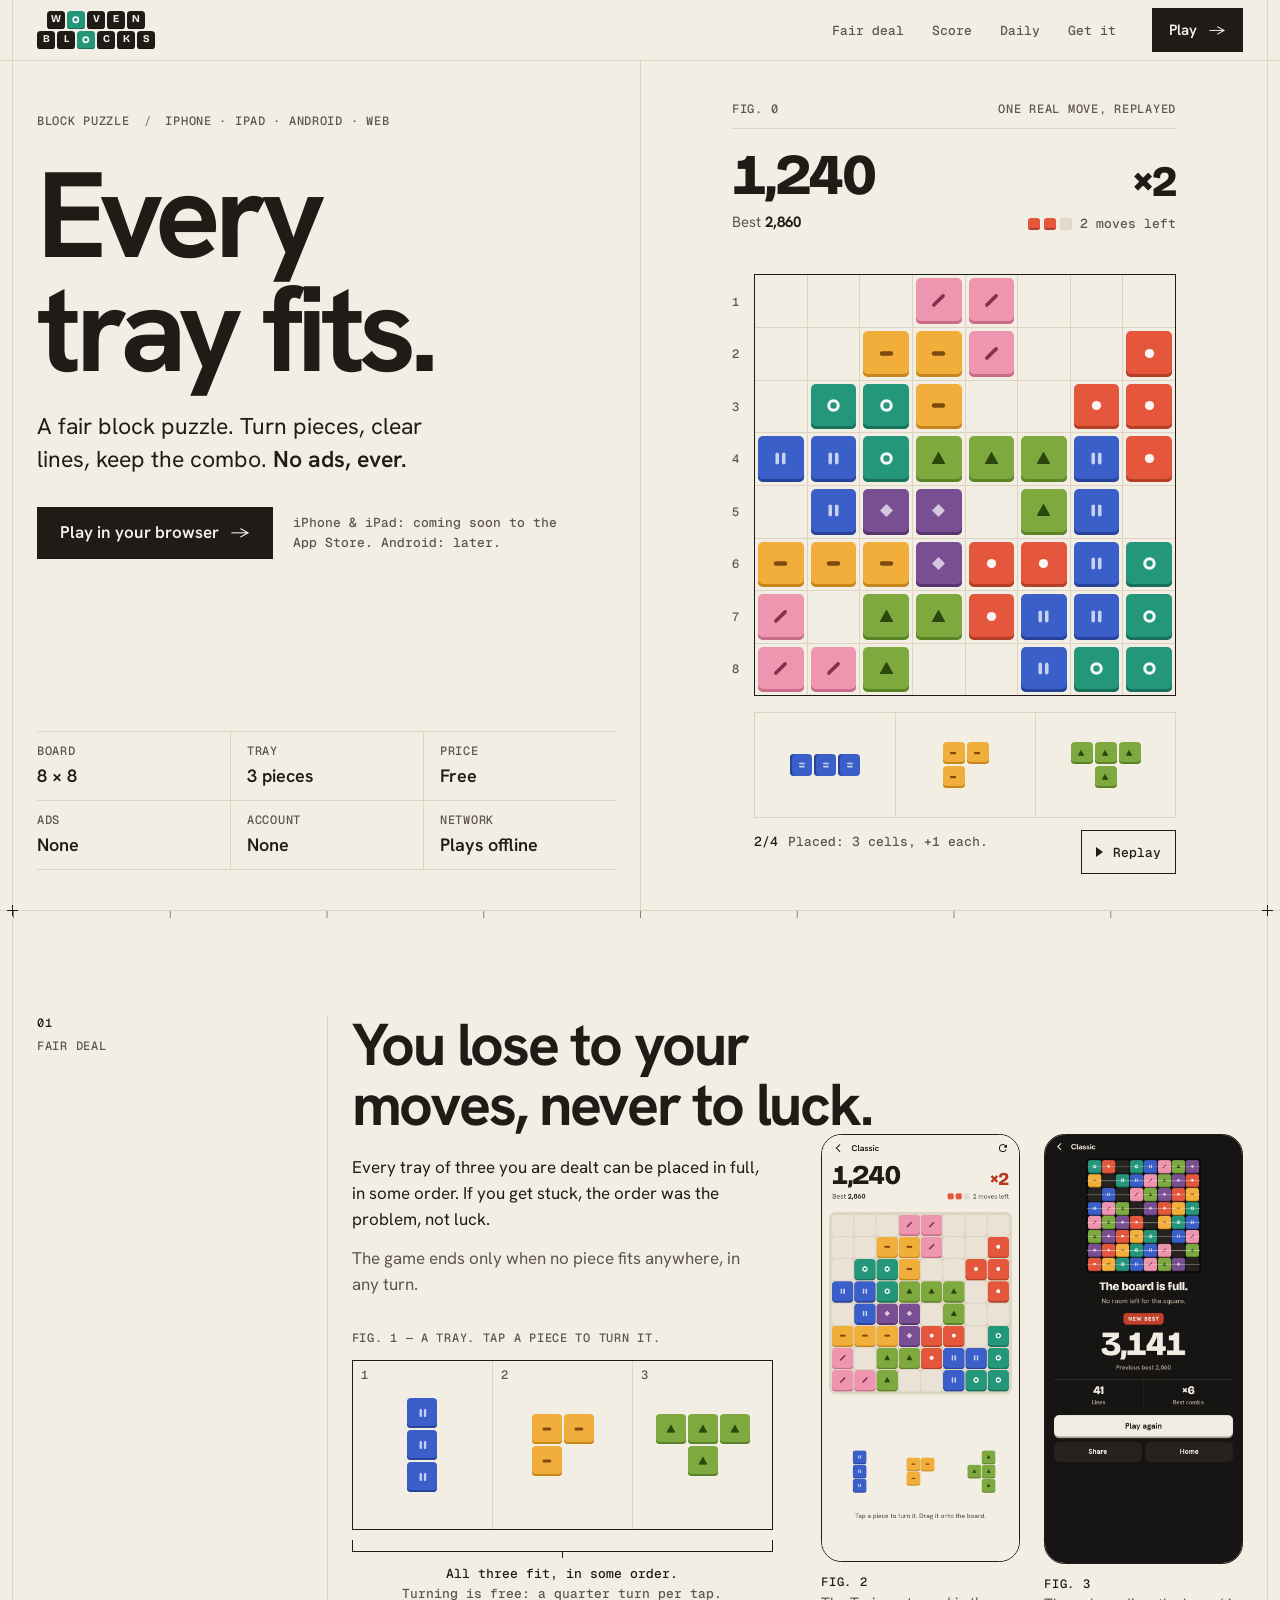
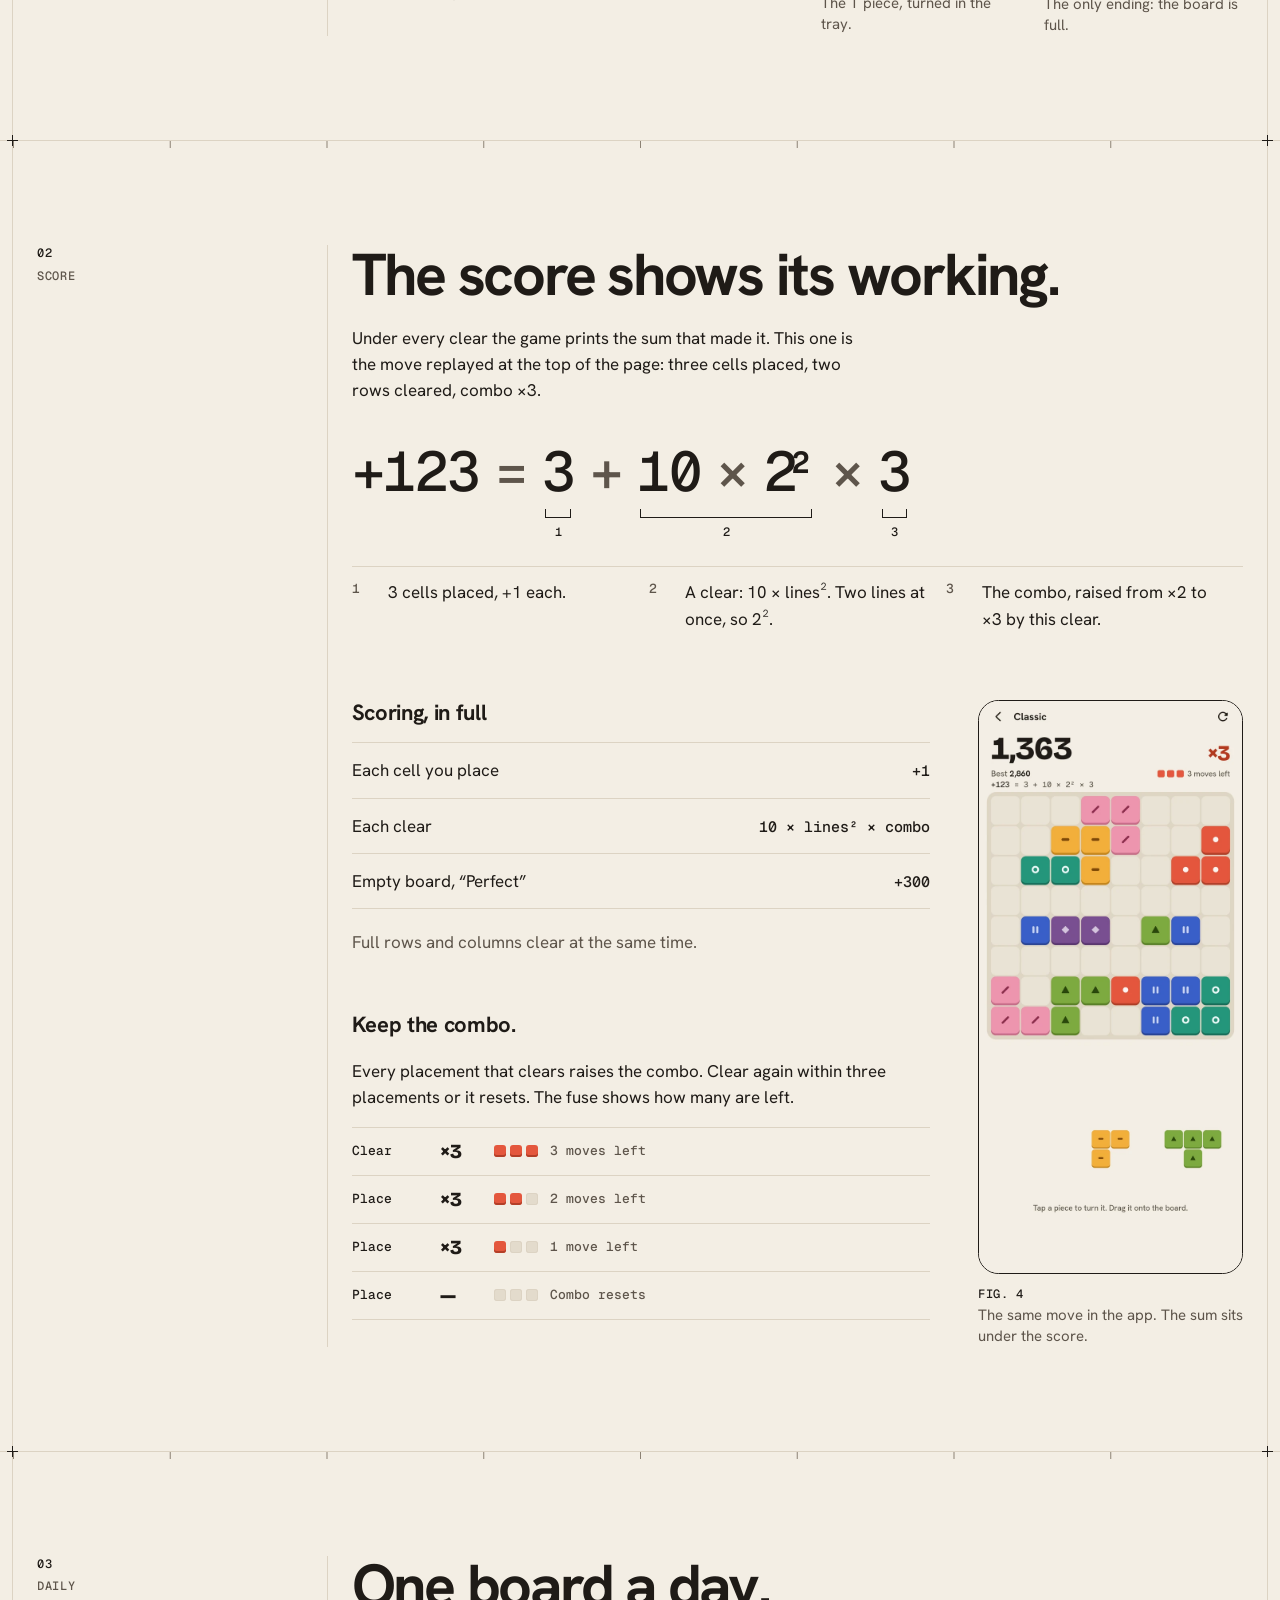
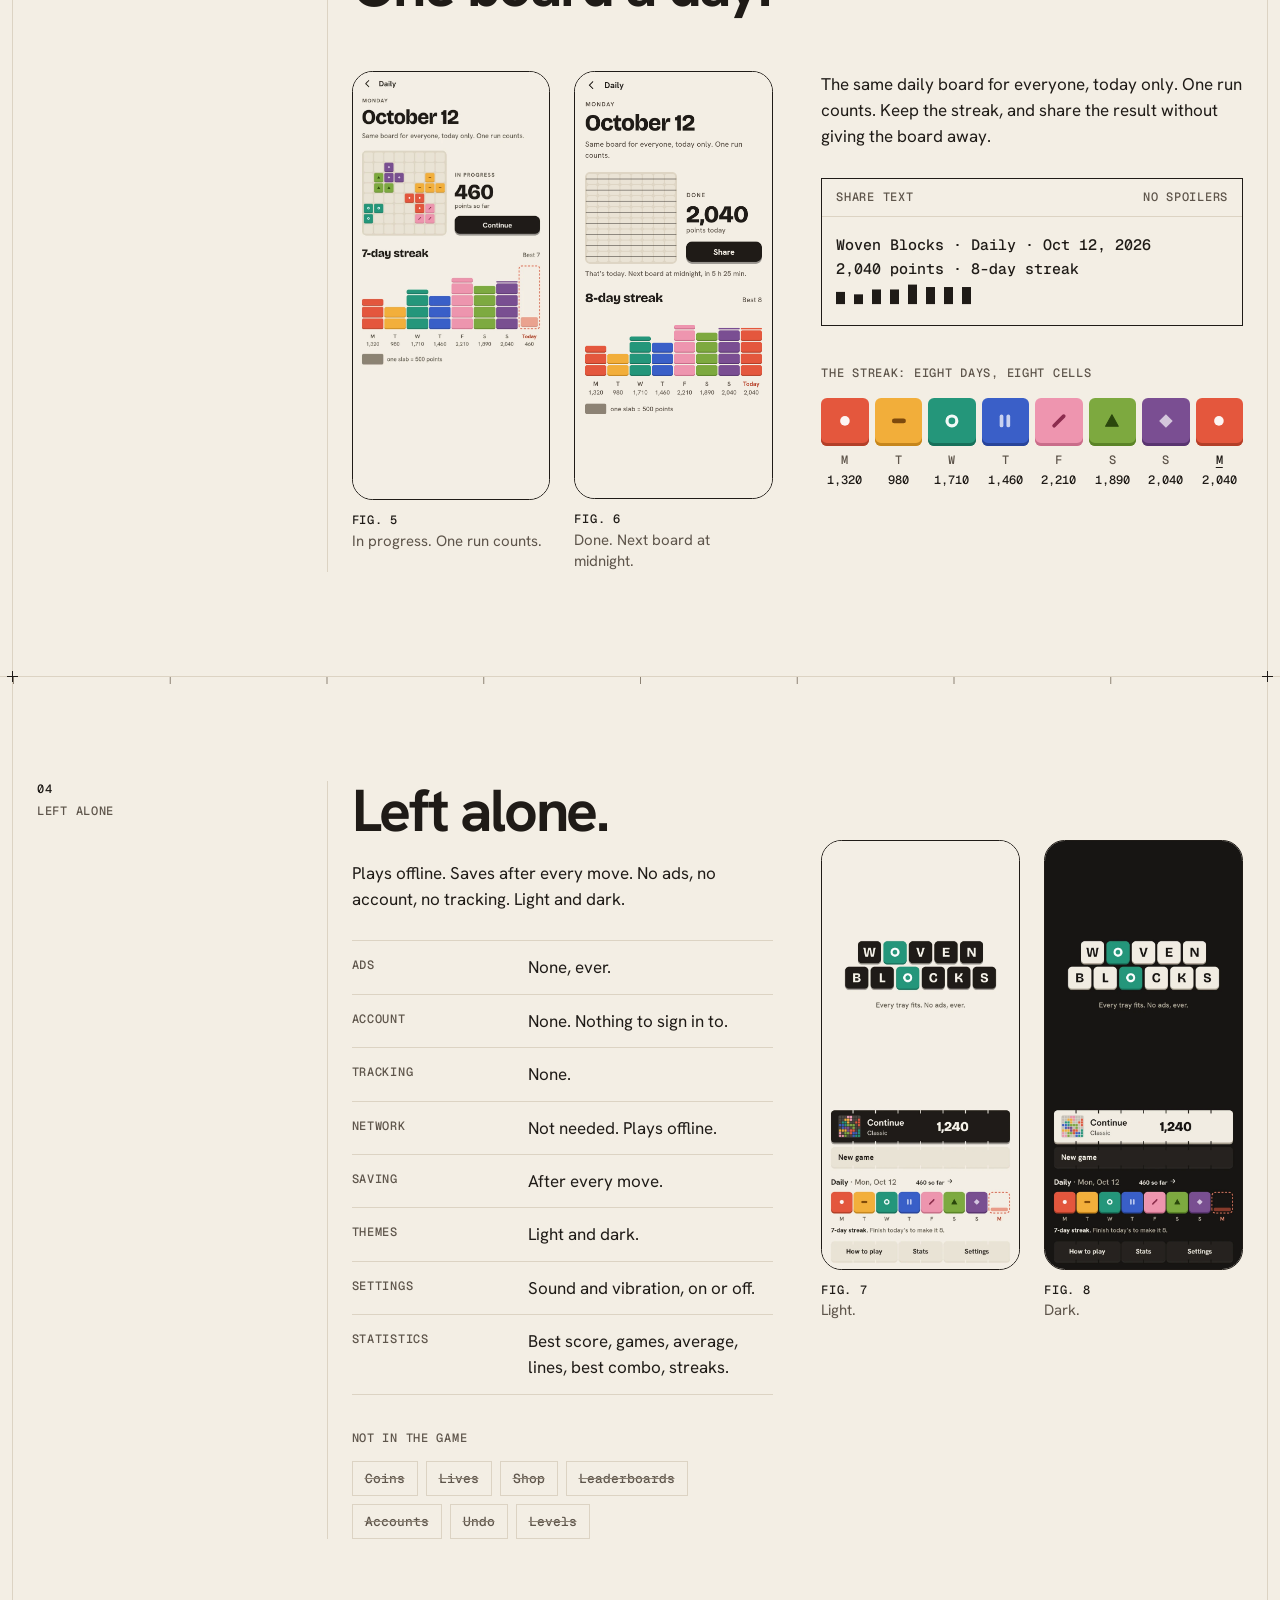
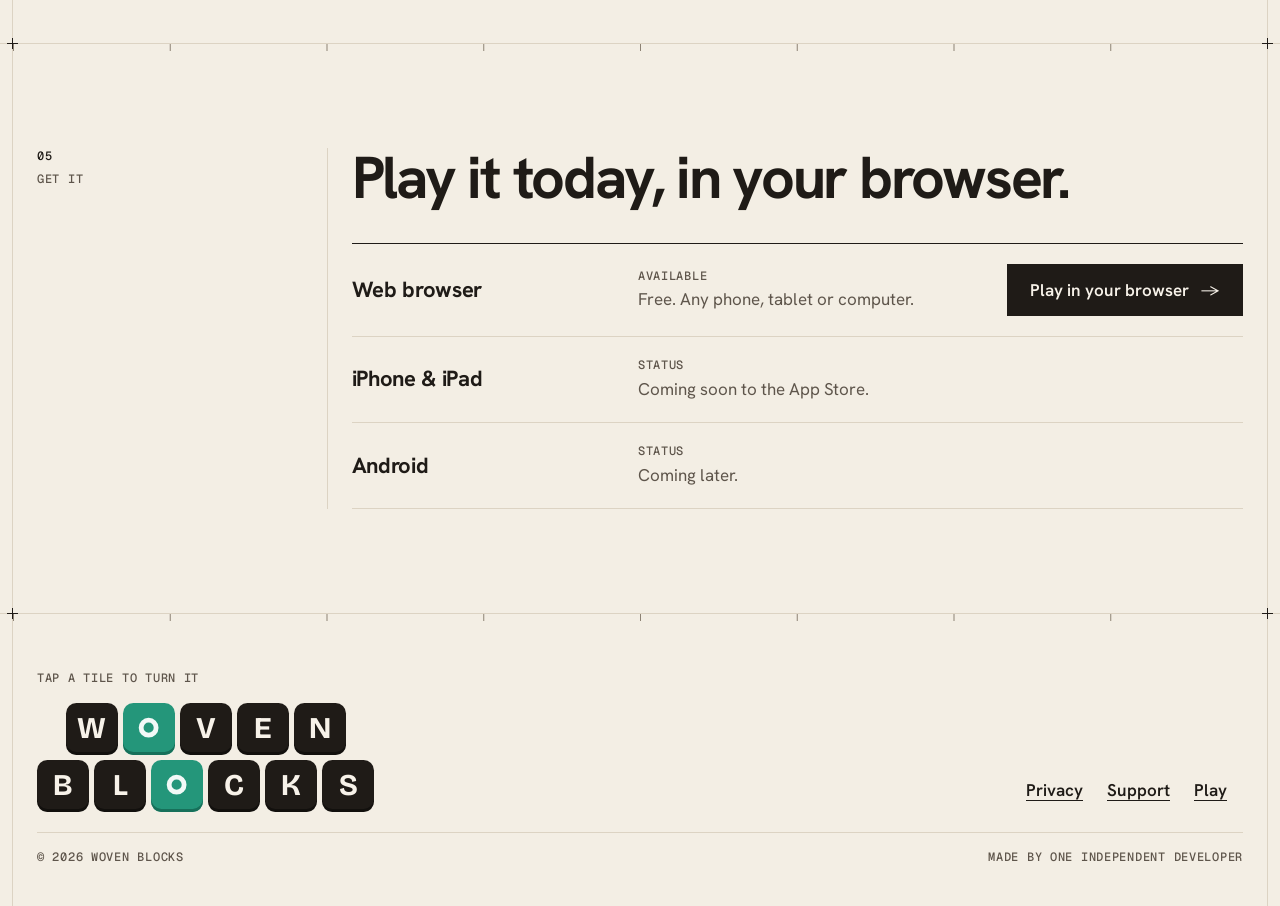
==== index.html @ 0be4e229 "feat: Woven Blocks landing page, privacy, support and web build - Swiss Monochrome landing over the " ====
<!doctype html>
<html lang="en">
<head>
<meta charset="utf-8">
<meta name="viewport" content="width=device-width, initial-scale=1">
<title>Woven Blocks — a fair block puzzle</title>
<meta name="description" content="Woven Blocks is a fair block puzzle: every tray of three fits, the score shows its working, and there are no ads, no account and no tracking. Play free in your browser; iPhone and iPad coming soon.">
<link rel="canonical" href="https://nguyenvanlamm.github.io/woven-blocks-site/">
<link rel="alternate" type="text/markdown" href="index.html.md">
<link rel="describedby" href="llms.txt">
<meta name="color-scheme" content="light dark">
<meta name="theme-color" content="#F3EEE4" media="(prefers-color-scheme: light)">
<meta name="theme-color" content="#171513" media="(prefers-color-scheme: dark)">
<meta property="og:type" content="website">
<meta property="og:site_name" content="Woven Blocks">
<meta property="og:url" content="https://nguyenvanlamm.github.io/woven-blocks-site/">
<meta property="og:title" content="Woven Blocks — Every tray fits.">
<meta property="og:description" content="A fair block puzzle. Turn pieces, clear lines, keep the combo. No ads, ever. Play free in your browser.">
<meta property="og:image" content="https://nguyenvanlamm.github.io/woven-blocks-site/assets/img/share-card.png">
<meta property="og:image:width" content="1200">
<meta property="og:image:height" content="630">
<meta property="og:image:alt" content="Woven Blocks: Every tray fits. A fair block puzzle, no ads. An 8 by 8 board where two rows have just cleared, with the score's sum, +123 = 3 + 10 × 2² × 3.">
<meta name="twitter:card" content="summary_large_image">
<!-- Once the iOS app is live, add the Safari Smart App Banner:
<meta name="apple-itunes-app" content="app-id=XXXXXXXXXX"> -->
<link rel="icon" href="assets/img/favicon.png" type="image/png" sizes="32x32">
<link rel="icon" href="assets/img/favicon.svg" type="image/svg+xml">
<link rel="apple-touch-icon" href="assets/img/apple-touch-icon.png">
<link rel="preload" href="assets/fonts/HankenGrotesk-Bold.woff2" as="font" type="font/woff2" crossorigin>
<link rel="preload" href="assets/fonts/HankenGrotesk-Regular.woff2" as="font" type="font/woff2" crossorigin>
<link rel="stylesheet" href="assets/site.css">
<script src="assets/site.js" defer></script>
<script type="application/ld+json">
{
  "@context": "https://schema.org",
  "@graph": [
    {
      "@type": "WebSite",
      "@id": "https://nguyenvanlamm.github.io/woven-blocks-site/#website",
      "url": "https://nguyenvanlamm.github.io/woven-blocks-site/",
      "name": "Woven Blocks",
      "inLanguage": "en",
      "about": {
        "@id": "https://nguyenvanlamm.github.io/woven-blocks-site/#game"
      }
    },
    {
      "@type": "VideoGame",
      "@id": "https://nguyenvanlamm.github.io/woven-blocks-site/#game",
      "name": "Woven Blocks",
      "url": "https://nguyenvanlamm.github.io/woven-blocks-site/",
      "description": "A fair block puzzle on an 8×8 board. Every tray of three pieces can be placed in some order. Tap a piece to turn it, clear rows and columns, keep the combo. Free, with no ads, no account and no tracking. Playable in a web browser; iPhone and iPad coming soon to the App Store.",
      "genre": "Puzzle",
      "playMode": "SinglePlayer",
      "gamePlatform": [
        "Web browser"
      ],
      "applicationCategory": "GameApplication",
      "applicationSubCategory": "Puzzle",
      "operatingSystem": "Any modern web browser",
      "inLanguage": "en",
      "isAccessibleForFree": true,
      "image": "https://nguyenvanlamm.github.io/woven-blocks-site/assets/img/share-card.png",
      "screenshot": [
        "https://nguyenvanlamm.github.io/woven-blocks-site/assets/img/shots/clear.webp",
        "https://nguyenvanlamm.github.io/woven-blocks-site/assets/img/shots/rotate.webp",
        "https://nguyenvanlamm.github.io/woven-blocks-site/assets/img/shots/daily.webp",
        "https://nguyenvanlamm.github.io/woven-blocks-site/assets/img/shots/dailyDone.webp",
        "https://nguyenvanlamm.github.io/woven-blocks-site/assets/img/shots/home.webp",
        "https://nguyenvanlamm.github.io/woven-blocks-site/assets/img/shots/dark.webp",
        "https://nguyenvanlamm.github.io/woven-blocks-site/assets/img/shots/gameover.webp"
      ],
      "offers": {
        "@type": "Offer",
        "price": "0",
        "priceCurrency": "USD",
        "url": "https://nguyenvanlamm.github.io/woven-blocks-site/play/"
      },
      "potentialAction": {
        "@type": "PlayAction",
        "target": "https://nguyenvanlamm.github.io/woven-blocks-site/play/"
      }
    }
  ]
}
</script>
</head>
<body>
<a class="skip" href="#main">Skip to content</a>

<!-- glyph sprite: the seven tile marks -->
<svg width="0" height="0" style="position:absolute" aria-hidden="true" focusable="false">
  <symbol id="g1" viewBox="0 0 20 20"><circle cx="10" cy="10" r="4.4" fill="currentColor"/></symbol>
  <symbol id="g2" viewBox="0 0 20 20"><rect x="3.6" y="7.8" width="12.8" height="4.4" rx="2.2" fill="currentColor"/></symbol>
  <symbol id="g3" viewBox="0 0 20 20"><circle cx="10" cy="10" r="4.5" fill="none" stroke="currentColor" stroke-width="2.9"/></symbol>
  <symbol id="g4" viewBox="0 0 20 20"><rect x="5.2" y="4.2" width="3.4" height="11.6" rx="1.7" fill="currentColor"/><rect x="11.4" y="4.2" width="3.4" height="11.6" rx="1.7" fill="currentColor"/></symbol>
  <symbol id="g5" viewBox="0 0 20 20"><path d="M5.6 14.4 L14.4 5.6" stroke="currentColor" stroke-width="3.4" stroke-linecap="round" fill="none"/></symbol>
  <symbol id="g6" viewBox="0 0 20 20"><path d="M10 4.4 L15.8 14.8 H4.2 Z" fill="currentColor" stroke="currentColor" stroke-width="1" stroke-linejoin="round"/></symbol>
  <symbol id="g7" viewBox="0 0 20 20"><path d="M10 3.8 L16.2 10 L10 16.2 L3.8 10 Z" fill="currentColor"/></symbol>
</svg>

<header class="top">
  <div class="frame">
    <a class="brand" href="#top" aria-label="Woven Blocks, back to top">
      <span class="wm wm--mini" aria-hidden="true">
        <span class="wm-row"><span class="wm-t">W</span><span class="wm-t t k3"><svg><use href="#g3"/></svg></span><span class="wm-t">V</span><span class="wm-t">E</span><span class="wm-t">N</span></span>
        <span class="wm-row"><span class="wm-t">B</span><span class="wm-t">L</span><span class="wm-t t k3"><svg><use href="#g3"/></svg></span><span class="wm-t">C</span><span class="wm-t">K</span><span class="wm-t">S</span></span>
      </span>
    </a>
    <nav class="nav" aria-label="Sections">
      <a href="#fair">Fair deal</a><a href="#score">Score</a><a href="#daily">Daily</a><a href="#get">Get it</a>
    </nav>
    <a class="btn btn--ink btn--sm" href="play/">Play <span class="arw" aria-hidden="true">→</span></a>
  </div>
</header>

<main id="main">
<!-- ================= hero ================= -->
<section class="hero" id="top" aria-labelledby="hero-h">
  <div class="frame row">
    <div class="hero-copy pad">
      <p class="kicker label"><span>Block puzzle</span><span>iPhone · iPad · Android · Web</span></p>
      <h1 id="hero-h">Every tray fits.</h1>
      <p class="lede">A fair block puzzle. Turn pieces, clear lines, keep the combo. <b>No&nbsp;ads, ever.</b></p>
      <div class="cta">
        <a class="btn btn--ink" href="play/">Play in your browser <span class="arw" aria-hidden="true">→</span></a>
        <p class="cta-note">iPhone &amp; iPad: coming soon to the App Store. Android: later.</p>
      </div>
    </div>
    <figure class="demo" id="demo" aria-label="One real move, replayed: a piece is turned, placed, two rows clear and the score prints its sum">
     <div class="demo-in">
      <p class="demo-l label"><span>Fig. 0</span><span>One real move, replayed</span></p>
      <div class="ro">
        <span class="ro-num" id="d-score">1,240</span>
        <span class="ro-x" id="d-combo">×2</span>
        <span class="ro-best">Best <b>2,860</b></span>
        <span class="ro-fuse"><span class="fuse" id="d-fuse" aria-hidden="true"><i class="on"></i><i class="on"></i><i></i></span><span id="d-left">2 moves left</span></span>
        <span class="ro-eq" id="d-eq"></span>
      </div>
      <div class="bd-wrap">
        <ol class="ridx" id="d-idx" aria-hidden="true"><li>1</li><li>2</li><li>3</li><li>4</li><li>5</li><li>6</li><li>7</li><li>8</li></ol>
        <div class="bd" id="d-board" role="img" aria-label="8 by 8 board"></div>
      </div>
      <div class="tray" id="d-tray" aria-hidden="true"><div class="slot"></div><div class="slot"></div><div class="slot"></div></div>
      <figcaption class="demo-cap">
        <span class="step" id="d-step" aria-live="polite"><b>0/4</b><span>A tray of three. Every tray fits.</span></span>
        <button class="replay" id="d-replay" type="button"><span class="tri" aria-hidden="true"></span><span id="d-replay-l">Replay</span></button>
      </figcaption>
     </div>
    </figure>
    <dl class="spec pad" aria-label="The game in six facts">
        <div><dt>Board</dt><dd>8 × 8</dd></div>
        <div><dt>Tray</dt><dd>3 pieces</dd></div>
        <div><dt>Price</dt><dd>Free</dd></div>
        <div><dt>Ads</dt><dd>None</dd></div>
        <div><dt>Account</dt><dd>None</dd></div>
        <div><dt>Network</dt><dd>Plays offline</dd></div>
    </dl>
  </div>
</section>

<!-- ================= 01 fair deal ================= -->
<section class="sec ruled" id="fair" aria-labelledby="fair-h">
  <div class="frame row">
    <p class="sec-k label pad"><span class="n">01</span><span>Fair deal</span></p>
    <div class="sec-main">
      <h2 id="fair-h">You lose to your moves, never to luck.</h2>
      <div class="l3">
        <p class="body">Every tray of three you are dealt can be placed in full, in some order. If you get stuck, the order was the problem, not luck.</p>
        <p class="body muted">The game ends only when no piece fits anywhere, in any turn.</p>
        <div class="trayfig">
          <span class="label figlabel">Fig. 1 — A tray. Tap a piece to turn it.</span>
          <div class="tray-big" id="turn-tray"></div>
          <div class="bracket" aria-hidden="true"></div>
          <p class="bracket-l">All three fit, in some order.<br><span class="muted">Turning is free: a quarter turn per tap.</span></p>
        </div>
      </div>
      <div class="r3 phones">
        <figure class="ph">
          <div class="ph-scr"><img src="assets/img/shots/rotate.webp" width="780" height="1688" loading="lazy" decoding="async" alt="Woven Blocks in play: score 1,240, combo ×2, the green T piece in the tray turned a quarter turn."></div>
          <figcaption><span class="label">Fig. 2</span>The T piece, turned in the tray.</figcaption>
        </figure>
        <figure class="ph">
          <div class="ph-scr"><img src="assets/img/shots/gameover.webp" width="660" height="1434" loading="lazy" decoding="async" alt="Game over screen, dark theme: The board is full. New best 3,141, 41 lines, best combo ×6."></div>
          <figcaption><span class="label">Fig. 3</span>The only ending: the board is full.</figcaption>
        </figure>
      </div>
    </div>
  </div>
</section>

<!-- ================= 02 score ================= -->
<section class="sec ruled" id="score" aria-labelledby="score-h">
  <div class="frame row">
    <p class="sec-k label pad"><span class="n">02</span><span>Score</span></p>
    <div class="sec-main">
      <h2 id="score-h">The score shows its working.</h2>
      <p class="body l4">Under every clear the game prints the sum that made it. This one is the move replayed at the top of the page: three cells placed, two rows cleared, combo ×3.</p>
      <figure class="eqfig" aria-label="+123 equals 3 plus 10 times 2 squared times 3">
        <div class="eq" aria-hidden="true">
          <span class="term"><span>+123</span></span>
          <span class="op">=</span>
          <span class="term"><span>3</span><span class="br"></span><span class="bn">1</span></span>
          <span class="op">+</span>
          <span class="term"><span>10<span class="op">×</span>2<span class="sq">²</span></span><span class="br"></span><span class="bn">2</span></span>
          <span class="op">×</span>
          <span class="term"><span>3</span><span class="br"></span><span class="bn">3</span></span>
        </div>
        <ol class="eqkey">
          <li><span class="bn">1</span><span>3 cells placed, +1 each.</span></li>
          <li><span class="bn">2</span><span>A clear: 10 × lines². Two lines at once, so 2².</span></li>
          <li><span class="bn">3</span><span>The combo, raised from ×2 to ×3 by this clear.</span></li>
        </ol>
      </figure>

      <div class="l4 mt">
        <h3>Scoring, in full</h3>
        <table class="score-tab">
          <tr><th scope="row">Each cell you place</th><td>+1</td></tr>
          <tr><th scope="row">Each clear</th><td>10 × lines² × combo</td></tr>
          <tr><th scope="row">Empty board, “Perfect”</th><td>+300</td></tr>
        </table>
        <p class="body muted">Full rows and columns clear at the same time.</p>

        <div class="combo">
          <h3>Keep the combo.</h3>
          <p class="body">Every placement that clears raises the combo. Clear again within three placements or it resets. The fuse shows how many are left.</p>
          <ol class="fuse-seq" aria-label="How the fuse burns down">
            <li><span class="ev">Clear</span><span class="x">×3</span><span class="fuse" aria-hidden="true"><i class="on"></i><i class="on"></i><i class="on"></i></span><span>3 moves left</span></li>
            <li><span class="ev">Place</span><span class="x">×3</span><span class="fuse" aria-hidden="true"><i class="on"></i><i class="on"></i><i></i></span><span>2 moves left</span></li>
            <li><span class="ev">Place</span><span class="x">×3</span><span class="fuse" aria-hidden="true"><i class="on"></i><i></i><i></i></span><span>1 move left</span></li>
            <li><span class="ev">Place</span><span class="x" aria-label="no combo">—</span><span class="fuse" aria-hidden="true"><i></i><i></i><i></i></span><span>Combo resets</span></li>
          </ol>
        </div>
      </div>
      <div class="r2 mt">
        <figure class="ph">
          <div class="ph-scr"><img src="assets/img/shots/clear.webp" width="660" height="1434" loading="lazy" decoding="async" alt="Right after a two-line clear: score 1,363, combo ×3, 3 moves left, and the line +123 = 3 + 10 × 2² × 3 under the score."></div>
          <figcaption><span class="label">Fig. 4</span>The same move in the app. The sum sits under the score.</figcaption>
        </figure>
      </div>
    </div>
  </div>
</section>

<!-- ================= 03 daily ================= -->
<section class="sec ruled" id="daily" aria-labelledby="daily-h">
  <div class="frame row">
    <p class="sec-k label pad"><span class="n">03</span><span>Daily</span></p>
    <div class="sec-main">
      <h2 id="daily-h">One board a day.</h2>
      <div class="l3 phones mt">
        <figure class="ph">
          <div class="ph-scr"><img src="assets/img/shots/daily.webp" width="660" height="1434" loading="lazy" decoding="async" alt="Daily screen for Monday, October 12: run in progress, 460 points so far, a 7-day streak chart."></div>
          <figcaption><span class="label">Fig. 5</span>In progress. One run counts.</figcaption>
        </figure>
        <figure class="ph">
          <div class="ph-scr"><img src="assets/img/shots/dailyDone.webp" width="780" height="1688" loading="lazy" decoding="async" alt="Daily done: 2,040 points today, Share button, 8-day streak chart."></div>
          <figcaption><span class="label">Fig. 6</span>Done. Next board at midnight.</figcaption>
        </figure>
      </div>
      <div class="r3 mt">
        <p class="body" style="margin-top:0">The same daily board for everyone, today only. One run counts. Keep the streak, and share the result without giving the board away.</p>
        <div class="share">
          <div class="share-h"><span class="label">Share text</span><span class="label">No spoilers</span></div>
          <pre>Woven Blocks · Daily · Oct 12, 2026
2,040 points · 8-day streak
▅ ▄ ▆ ▆ █ ▇ ▇ ▇</pre>
        </div>
        <div class="streak">
          <span class="label">The streak: eight days, eight cells</span>
          <div class="streak-row" id="streak" aria-label="Eight days played in a row: 1,320, 980, 1,710, 1,460, 2,210, 1,890, 2,040 and 2,040 today"></div>
        </div>
      </div>
    </div>
  </div>
</section>

<!-- ================= 04 left alone ================= -->
<section class="sec ruled" id="alone" aria-labelledby="alone-h">
  <div class="frame row">
    <p class="sec-k label pad"><span class="n">04</span><span>Left alone</span></p>
    <div class="sec-main">
      <h2 id="alone-h">Left alone.</h2>
      <div class="l3">
        <p class="body">Plays offline. Saves after every move. No ads, no account, no tracking. Light and dark.</p>
        <dl class="sheet">
          <div><dt>Ads</dt><dd>None, ever.</dd></div>
          <div><dt>Account</dt><dd>None. Nothing to sign in to.</dd></div>
          <div><dt>Tracking</dt><dd>None.</dd></div>
          <div><dt>Network</dt><dd>Not needed. Plays offline.</dd></div>
          <div><dt>Saving</dt><dd>After every move.</dd></div>
          <div><dt>Themes</dt><dd>Light and dark.</dd></div>
          <div><dt>Settings</dt><dd>Sound and vibration, on or off.</dd></div>
          <div><dt>Statistics</dt><dd>Best score, games, average, lines, best combo, streaks.</dd></div>
        </dl>
        <div class="not">
          <span class="label">Not in the game</span>
          <ul aria-label="Not in the game">
            <li>Coins</li><li>Lives</li><li>Shop</li><li>Leaderboards</li><li>Accounts</li><li>Undo</li><li>Levels</li>
          </ul>
        </div>
      </div>
      <div class="r3 phones">
        <figure class="ph">
          <div class="ph-scr"><img src="assets/img/shots/home.webp" width="660" height="1434" loading="lazy" decoding="async" alt="Home screen, light theme: the Woven Blocks wordmark, Continue 1,240, New game, the daily streak row, How to play, Stats, Settings."></div>
          <figcaption><span class="label">Fig. 7</span>Light.</figcaption>
        </figure>
        <figure class="ph">
          <div class="ph-scr"><img src="assets/img/shots/dark.webp" width="660" height="1434" loading="lazy" decoding="async" alt="The same home screen in the dark theme."></div>
          <figcaption><span class="label">Fig. 8</span>Dark.</figcaption>
        </figure>
      </div>
    </div>
  </div>
</section>

<!-- ================= 05 get it ================= -->
<section class="sec ruled" id="get" aria-labelledby="get-h">
  <div class="frame row">
    <p class="sec-k label pad"><span class="n">05</span><span>Get it</span></p>
    <div class="sec-main">
      <h2 id="get-h">Play it today, in your browser.</h2>
      <ul class="get">
        <li>
          <span class="plat">Web browser</span>
          <span class="stat"><span class="label">Available</span>Free. Any phone, tablet or computer.</span>
          <a class="btn btn--ink act" href="play/">Play in your browser <span class="arw" aria-hidden="true">→</span></a>
        </li>
        <li>
          <span class="plat">iPhone &amp; iPad</span>
          <span class="stat"><span class="label">Status</span>Coming soon to the App Store.</span>
        </li>
        <li>
          <span class="plat">Android</span>
          <span class="stat"><span class="label">Status</span>Coming later.</span>
        </li>
      </ul>
    </div>
  </div>
</section>
</main>

<footer class="ruled">
  <div class="frame foot">
    <div class="row">
      <div class="foot-wm pad">
        <span class="label" style="display:block;margin-bottom:16px">Tap a tile to turn it</span>
        <div class="wm" id="foot-wm" aria-hidden="true">
          <span class="wm-row"><span class="wm-t">W</span><span class="wm-t t k3"><svg><use href="#g3"/></svg></span><span class="wm-t">V</span><span class="wm-t">E</span><span class="wm-t">N</span></span>
          <span class="wm-row"><span class="wm-t">B</span><span class="wm-t">L</span><span class="wm-t t k3"><svg><use href="#g3"/></svg></span><span class="wm-t">C</span><span class="wm-t">K</span><span class="wm-t">S</span></span>
        </div>
      </div>
      <div class="foot-r pad">
        <ul class="foot-links">
          <li><a href="privacy.html">Privacy</a></li>
          <li><a href="support.html">Support</a></li>
          <li><a href="play/">Play</a></li>
        </ul>
      </div>
    </div>
    <div class="pad"><div class="foot-meta label"><span>© 2026 Woven Blocks</span><span>Made by one independent developer</span></div></div>
  </div>
</footer>

</body>
</html>
---- assets/site.css ----
/* Woven Blocks — site styles. Shared by index, privacy, support and 404.
   Swiss Monochrome over the game's own palette: paper and ink from the app, hairline frame,
   an 8-column page grid (= the 8-column board), mono labels. Colour lives only in the tiles. */
@font-face{font-family:'Hanken Grotesk';src:url(fonts/HankenGrotesk-Regular.woff2) format('woff2');font-weight:400;font-display:swap}
@font-face{font-family:'Hanken Grotesk';src:url(fonts/HankenGrotesk-SemiBold.woff2) format('woff2');font-weight:600;font-display:swap}
@font-face{font-family:'Hanken Grotesk';src:url(fonts/HankenGrotesk-Bold.woff2) format('woff2');font-weight:700;font-display:swap}
@font-face{font-family:'Geist Mono';src:url(fonts/GeistMono-Medium.woff2) format('woff2');font-weight:500;font-display:swap}
@font-face{font-family:'Bricolage Grotesque';src:url(fonts/BricolageGrotesque-Bold.woff2) format('woff2');font-weight:700;font-display:swap}
@font-face{font-family:'Bricolage Grotesque';src:url(fonts/BricolageGrotesque-ExtraBold.woff2) format('woff2');font-weight:800;font-display:swap}

:root{
  --paper:#F3EEE4; --ink:#1F1B17; --ink-2:#5E554B; --ink-3:#8C8274; --line:#DCD3C3;
  --cell:#EAE3D5; --cell-2:#E3DBCC; --btn-ink:#F7F2E9; --wm:#1F1B17; --wm-ink:#F7F2E9; --wm-edge:rgba(0,0,0,.42);
  --frame:#1F1B17;
  --cp:16px;              /* cell padding: the page grid has no gutters, every cell pads itself */
  --sec-y:64px;
  --sans:'Hanken Grotesk',system-ui,sans-serif;
  --mono:'Geist Mono',ui-monospace,'SFMono-Regular',Menlo,monospace;
  --num:'Bricolage Grotesque','Hanken Grotesk',sans-serif;
}
@media (prefers-color-scheme:dark){
  :root{--paper:#171513;--ink:#F2ECE2;--ink-2:#BAB09F;--ink-3:#8A8173;--line:#34302A;--cell:#25221E;--cell-2:#2C2824;--btn-ink:#171513;--wm:#F2ECE2;--wm-ink:#171513;--wm-edge:#A79D8E;--frame:#8A8173}
}
@media (min-width:1024px){:root{--cp:24px;--sec-y:104px}}

/* seven tile kinds — fill / darker edge / glyph (identical in both themes) */
.k1{--fill:#E4573D;--edge:#B33F28;--gl:#FDF5F3}
.k2{--fill:#F2AE3A;--edge:#C6861C;--gl:#7D4A0D}
.k3{--fill:#24967A;--edge:#17705A;--gl:#F2F9F7}
.k4{--fill:#3A5FC8;--edge:#28449A;--gl:#C8D2F0}
.k5{--fill:#EE95AF;--edge:#C96D8A;--gl:#8C2C4E}
.k6{--fill:#7DA93F;--edge:#5B8327;--gl:#2B470D}
.k7{--fill:#7A4E92;--edge:#593570;--gl:#D4C6DC}
.t{display:grid;place-items:center;background:var(--fill);color:var(--gl);border-radius:var(--r,6px);box-shadow:inset 0 calc(-1 * var(--e,3px)) 0 var(--edge)}
.t svg{display:block;width:46%;height:auto;aspect-ratio:1;margin-top:calc(-1 * var(--e,3px) / 2)}

*,*::before,*::after{box-sizing:border-box;margin:0;padding:0}
html{-webkit-text-size-adjust:100%;scroll-behavior:smooth;scroll-padding-top:72px}
body{background:var(--paper);color:var(--ink);font:400 17px/1.55 var(--sans);font-synthesis:none;-webkit-font-smoothing:antialiased;text-rendering:optimizeLegibility}
img{display:block;max-width:100%;height:auto}
a{color:inherit}
button{font:inherit;color:inherit;background:none;border:0;cursor:pointer}
:focus-visible{outline:2px solid var(--ink);outline-offset:3px}
h1,h2,h3{text-wrap:balance;font-weight:700}
p{text-wrap:pretty}
.mono{font-family:var(--mono);font-weight:500}
.label{font:500 12px/1.4 var(--mono);letter-spacing:.06em;text-transform:uppercase;color:var(--ink-2)}
.sr{position:absolute;width:1px;height:1px;overflow:hidden;clip:rect(0 0 0 0);white-space:nowrap}
.skip{position:absolute;left:12px;top:-60px;z-index:10;background:var(--ink);color:var(--paper);padding:12px 16px;font:600 15px var(--sans)}
.skip:focus{top:12px}

/* ---------- the frame: hairline edges, section rules with 8 ruler ticks (= the board's 8 columns) ---------- */
.frame{position:relative;width:min(1280px,calc(100% - 24px));margin-inline:auto;border-inline:1px solid var(--line)}
.ruled{border-top:1px solid var(--line)}
.ruled>.frame::before{content:'';position:absolute;left:0;right:0;top:0;height:7px;pointer-events:none;
  background:linear-gradient(to right,var(--ink-3) 1px,transparent 1px) 0 0/12.5% 100% repeat-x}
.ruled>.frame::after{content:'';position:absolute;left:-6px;right:-6px;top:-6px;height:11px;pointer-events:none;
  background:
    linear-gradient(var(--ink),var(--ink)) left 0 top 5px/11px 1px no-repeat,
    linear-gradient(var(--ink),var(--ink)) left 5px top 0/1px 11px no-repeat,
    linear-gradient(var(--ink),var(--ink)) right 0 top 5px/11px 1px no-repeat,
    linear-gradient(var(--ink),var(--ink)) right 5px top 0/1px 11px no-repeat}

.row{display:grid;grid-template-columns:minmax(0,1fr)}
.pad{padding-inline:var(--cp)}

/* ---------- header ---------- */
.top{position:sticky;top:0;z-index:5;background:var(--paper);border-bottom:1px solid var(--line)}
.top .frame{display:flex;align-items:center;gap:16px;height:60px;padding-inline:var(--cp)}
.brand{display:flex;align-items:center;min-height:44px;text-decoration:none}
.wm{display:grid;justify-items:center;gap:2px}
.wm-row{display:flex;gap:2px}
.wm-t{display:grid;place-items:center;width:var(--wt);height:var(--wt);border-radius:calc(var(--wt) * .2);background:var(--wm);color:var(--wm-ink);
  font:700 calc(var(--wt) * .58)/1 'Bricolage Grotesque',var(--sans);box-shadow:inset 0 calc(var(--wt) * -.06) 0 var(--wm-edge);padding-bottom:calc(var(--wt) * .06)}
.wm-t.t{background:var(--fill);color:var(--gl);box-shadow:inset 0 calc(var(--wt) * -.06) 0 var(--edge)}
.wm-t.t svg{width:64%;height:auto;aspect-ratio:1;margin-top:0}
.wm--mini{--wt:18px}
.nav{display:none;margin-left:auto;gap:4px}
.nav a{display:inline-flex;align-items:center;min-height:44px;padding-inline:12px;font:500 13px var(--mono);text-decoration:none;color:var(--ink-2)}
.nav a:hover{color:var(--ink);text-decoration:underline;text-underline-offset:4px}
.top .btn{margin-left:auto}
@media (min-width:760px){.nav{display:flex}.top .btn{margin-left:8px}}

/* ---------- buttons: sharp, ink, one arrow ---------- */
.btn{display:inline-flex;align-items:center;justify-content:center;gap:12px;min-height:52px;padding:0 22px;font:600 17px/1 var(--sans);text-decoration:none;border:1px solid var(--ink);border-radius:0;transition:background-color .15s,color .15s}
.btn--ink{background:var(--ink);color:var(--btn-ink)}
.btn--ink:hover{background:transparent;color:var(--ink)}
.btn--line:hover{background:var(--ink);color:var(--btn-ink)}
.btn--sm{min-height:44px;padding:0 16px;font-size:15px}
.arw{font-family:var(--sans);font-weight:400}

/* ---------- hero ---------- */
.hero-copy{padding-block:36px 40px;display:flex;flex-direction:column}
.kicker{display:flex;flex-direction:column;gap:4px}
@media (min-width:480px){.kicker{flex-direction:row;flex-wrap:wrap;gap:4px 14px}.kicker span+span::before{content:'/';margin-right:14px;color:var(--ink-3)}}
h1{font-size:clamp(4.35rem,2.2rem + 7vw,7.6rem);line-height:.94;letter-spacing:-.052em;margin-top:28px;font-weight:700}
.lede{font-size:clamp(1.15rem,1rem + .55vw,1.45rem);line-height:1.4;max-width:31ch;margin-top:24px;color:var(--ink)}
.lede b{font-weight:600}
.cta{display:flex;flex-wrap:wrap;align-items:center;gap:12px 20px;margin-top:32px}
.cta-note{font:500 13px/1.5 var(--mono);color:var(--ink-2);max-width:34ch}
.spec{display:grid;grid-template-columns:repeat(2,minmax(0,1fr));margin:0 0 56px;border-top:0}
.spec div:nth-child(-n+2){border-top:1px solid var(--line)}
.spec div{padding:12px 0 13px;border-bottom:1px solid var(--line)}
.spec div:nth-child(odd){padding-right:12px}
.spec div:nth-child(even){padding-left:16px;border-left:1px solid var(--line)}
.spec dt{font:500 12px/1.3 var(--mono);letter-spacing:.06em;text-transform:uppercase;color:var(--ink-2)}
.spec dd{font:600 18px/1.3 var(--sans);margin-top:4px}

/* ---------- the live move (demo) ---------- */
.demo{padding-block:8px 40px;margin:0}
.demo-in{width:min(100%,444px);margin-inline:auto}
.demo-l{display:flex;justify-content:space-between;gap:12px;padding-bottom:10px;margin-bottom:18px;border-bottom:1px solid var(--line)}
.ro{display:grid;grid-template-columns:minmax(0,1fr) auto;grid-template-areas:"num x" "best fuse" "eq eq";align-items:end;column-gap:16px}
.ro-num{grid-area:num}.ro-x{grid-area:x}
.ro-best{grid-area:best;font:400 15px/1.4 var(--sans);color:var(--ink-2);margin-top:8px}
.ro-best b{font-weight:700;color:var(--ink)}
.ro-num{font:800 clamp(2.6rem,2rem + 2.2vw,3.6rem)/1 var(--num);letter-spacing:-.03em;font-variant-numeric:tabular-nums}
.ro-x{font:800 clamp(2rem,1.6rem + 1.4vw,2.7rem)/1 var(--num);letter-spacing:-.02em;text-align:right}
.ro-eq{grid-area:eq;font:500 15px/1.4 var(--mono);min-height:21px;margin-top:2px;white-space:nowrap}
.ro-eq.on{animation:eqIn .32s ease-out both}
@keyframes eqIn{from{opacity:0;transform:translateY(4px)}to{opacity:1;transform:none}}
.ro-fuse{grid-area:fuse;display:flex;align-items:center;justify-content:flex-end;gap:8px;margin-top:8px;font:500 13px/1.4 var(--mono);color:var(--ink-2);white-space:nowrap}
.fuse{display:inline-flex;gap:4px}
.fuse i{width:12px;height:12px;border-radius:3px;background:var(--cell-2);box-shadow:inset 0 0 0 1px var(--line)}
.fuse i.on{background:#E4573D;box-shadow:inset 0 -2px 0 #B33F28}
.bd-wrap{display:grid;grid-template-columns:22px minmax(0,1fr);margin-top:18px}
.ridx{display:grid;grid-template-rows:repeat(8,1fr);padding-block:1px;list-style:none}
.ridx li{display:flex;align-items:center;gap:3px;font:500 12px/1 var(--mono);color:var(--ink-2);position:relative}
.ridx li.hit{color:var(--ink)}
.ridx li.hit::after{content:'';border-left:6px solid var(--ink);border-block:4.5px solid transparent;margin-left:1px}
.bd{position:relative;display:grid;grid-template-columns:repeat(8,minmax(0,1fr));gap:1px;background:var(--line);border:1px solid var(--frame)}
.cell{position:relative;aspect-ratio:1;background:var(--paper)}
.cell>.t{position:absolute;inset:3px;--r:5px}
.t.ghost{opacity:.32}
.t.drop{animation:drop .24s cubic-bezier(.2,.8,.3,1.15) both}
@keyframes drop{from{transform:translateY(-12px);opacity:0}to{transform:none;opacity:1}}
.t.fold{transform:scale(.15,.05);opacity:0;transition:transform .26s cubic-bezier(.55,0,.8,.3),opacity .26s}
.thread{position:absolute;left:-4px;right:-10px;height:2px;margin-top:-1px;background:var(--ink);transform:scaleX(0);transform-origin:left center;transition:transform .38s cubic-bezier(.3,.6,.3,1);z-index:2;pointer-events:none}
.thread.on{transform:scaleX(1)}
.tray{display:grid;grid-template-columns:repeat(3,minmax(0,1fr));margin-top:16px;margin-left:22px;border:1px solid var(--line)}
.slot{display:grid;place-items:center;height:104px}
.slot+.slot{border-left:1px solid var(--line)}
.pc{display:grid;gap:2px;transition:transform .3s cubic-bezier(.3,.7,.4,1.2)}
.pc .t{width:var(--tc,22px);height:var(--tc,22px);--r:4px;--e:2px;transition:transform .3s cubic-bezier(.3,.7,.4,1.2)}
.pc .gap{width:var(--tc,22px);height:var(--tc,22px)}
.pc.gone{opacity:0;transform:scale(.6);transition:opacity .18s,transform .18s}
.demo-cap{display:flex;align-items:center;justify-content:space-between;gap:12px;margin-top:12px;margin-left:22px}
.step{font:500 13px/1.45 var(--mono);color:var(--ink-2);min-height:38px;display:flex;gap:10px}
.step b{font-weight:500;color:var(--ink)}
.replay{display:inline-flex;align-items:center;gap:10px;min-height:44px;padding:0 14px;border:1px solid var(--ink);font:500 13px var(--mono);white-space:nowrap;flex:none}
.replay:hover{background:var(--ink);color:var(--paper)}
.tri{width:0;height:0;border-left:7px solid currentColor;border-block:5px solid transparent;flex:none}

/* ---------- sections ---------- */
.sec>.frame{padding-block:var(--sec-y)}
.sec-k{display:flex;gap:12px;align-items:baseline;margin-bottom:20px}
.sec-k .n{color:var(--ink)}
h2{font-size:clamp(2.1rem,1.3rem + 3vw,3.75rem);line-height:1;letter-spacing:-.038em}
h3{font-size:1.375rem;line-height:1.2;letter-spacing:-.015em}
.body{max-width:36rem;margin-top:20px}
.body+.body{margin-top:12px}
.muted{color:var(--ink-2)}
.figlabel{display:block;margin-bottom:14px}

/* phones: a plain rounded screen, a hairline, nothing else */
.phones{display:grid;grid-template-columns:repeat(2,minmax(0,1fr));gap:16px;align-items:start}
.ph{margin:0}
.ph-scr{border:1px solid var(--frame);border-radius:clamp(12px,1.6vw,22px);overflow:hidden;background:var(--cell)}
.ph-scr img{width:100%}
.ph figcaption{display:flex;flex-direction:column;gap:2px;margin-top:12px;font:400 15px/1.4 var(--sans);color:var(--ink-2)}
.ph figcaption .label{color:var(--ink)}

/* 01 — the tray you can turn */
.trayfig{margin-top:32px}
.tray-big{display:grid;grid-template-columns:repeat(3,minmax(0,1fr));border:1px solid var(--frame)}
.tslot{display:grid;place-items:center;height:clamp(128px,24vw,168px);position:relative;-webkit-tap-highlight-color:transparent}
.tslot+.tslot{border-left:1px solid var(--line)}
.tslot:hover{background:color-mix(in oklab,var(--cell) 55%,transparent)}
.tslot .pc{--tc:clamp(20px,5.6vw,30px)}
.tslot .n{position:absolute;left:8px;top:6px;font:500 12px var(--mono);color:var(--ink-2)}
.bracket{position:relative;height:12px;margin-top:10px;border:1px solid var(--ink);border-top:0}
.bracket::after{content:'';position:absolute;left:50%;bottom:-7px;width:1px;height:7px;background:var(--ink)}
.bracket-l{text-align:center;margin-top:12px;font:500 13px/1.5 var(--mono)}

/* 02 — the equation, annotated */
.eqfig{margin-top:40px}
.eq{display:flex;flex-wrap:nowrap;align-items:flex-start;font:500 clamp(1.45rem,.6rem + 3.6vw,4.4rem)/1 var(--mono);letter-spacing:-.02em;white-space:nowrap}
.eq .op{padding-inline:.28em;color:var(--ink-2)}
.eq .term{display:flex;flex-direction:column;align-items:stretch}
.eq .term>span:first-child{padding-bottom:.18em}
.eq .sq{margin-left:-.22em}
.eq .br{display:block;height:9px;border:1px solid var(--ink);border-top:0;margin-inline:.06em}
.eq .bn{display:block;text-align:center;font:500 12px/1 var(--mono);letter-spacing:0;margin-top:8px}
.eqkey{display:grid;gap:0;margin-top:28px;list-style:none;border-top:1px solid var(--line)}
.eqkey li{display:grid;grid-template-columns:28px 1fr;gap:8px;padding:12px 0;border-bottom:1px solid var(--line)}
.eqkey .bn{font:500 13px/1.55 var(--mono);color:var(--ink-2)}
.score-tab{width:100%;border-collapse:collapse;margin-top:16px}
.score-tab th,.score-tab td{text-align:left;padding:14px 0;border-bottom:1px solid var(--line);font-weight:400;vertical-align:baseline}
.score-tab tr:first-child>*{border-top:1px solid var(--line)}
.score-tab td{text-align:right;font:500 15px/1.4 var(--mono);white-space:nowrap;padding-left:12px}
.combo{margin-top:56px}
.fuse-seq{margin-top:16px;list-style:none;border-top:1px solid var(--line)}
.fuse-seq li{display:grid;grid-template-columns:4.8rem 2.6rem auto 1fr;align-items:center;gap:12px;min-height:48px;border-bottom:1px solid var(--line);font:500 13px/1.3 var(--mono);color:var(--ink-2)}
.fuse-seq .x{font:800 20px/1 var(--num);color:var(--ink)}
.fuse-seq .ev{color:var(--ink)}

/* 03 — daily */
.share{margin-top:28px;border:1px solid var(--frame)}
.share-h{display:flex;justify-content:space-between;gap:12px;padding:10px 14px;border-bottom:1px solid var(--line)}
.share pre{padding:16px 14px 18px;font:500 clamp(13px,3.3vw,15px)/1.65 var(--mono);white-space:pre-wrap;overflow-wrap:anywhere}
.streak{margin-top:32px}
.streak-row{display:grid;grid-template-columns:repeat(8,minmax(0,1fr));gap:6px;margin-top:14px}
.streak-row .d{display:flex;flex-direction:column;align-items:center;gap:8px}
.streak-row .t{width:100%;aspect-ratio:1;--r:6px}
.streak-row .dl{font:500 12px/1 var(--mono);color:var(--ink-2)}
.streak-row .ds{display:none;font:500 12px/1 var(--mono);color:var(--ink)}
@media (min-width:640px){.streak-row .ds{display:block}}
.streak-row .today .dl{color:var(--ink);text-decoration:underline;text-underline-offset:3px}

/* 04 — left alone */
.sheet{margin-top:28px;border-top:1px solid var(--line)}
.sheet div{display:grid;grid-template-columns:minmax(7.5rem,38%) 1fr;gap:16px;padding:13px 0;border-bottom:1px solid var(--line)}
.sheet dt{font:500 12px/1.55 var(--mono);letter-spacing:.06em;text-transform:uppercase;color:var(--ink-2);padding-top:2px}
.sheet dd{font-weight:400}
.not{margin-top:28px}
.not ul{display:flex;flex-wrap:wrap;gap:8px;list-style:none;margin-top:12px}
.not li{font:500 13px/1 var(--mono);padding:10px 12px;border:1px solid var(--line);color:var(--ink-2);text-decoration:line-through;text-decoration-color:var(--ink-3)}

/* 05 — get it */
.get{margin-top:36px;list-style:none;border-top:1px solid var(--frame)}
.sec-main>.get{margin-inline:var(--cp);padding-inline:0}
.get li{display:grid;grid-template-columns:1fr;gap:6px 24px;align-items:center;padding:20px 0;border-bottom:1px solid var(--line)}
.get .plat{font:700 1.375rem/1.2 var(--sans);letter-spacing:-.015em}
.get .stat{color:var(--ink-2)}
.get .stat .label{display:block;margin-bottom:2px}
.get .act{justify-self:start;margin-top:8px}

/* ---------- footer ---------- */
.foot{padding-block:56px 40px}
.foot .wm{--wt:44px;display:inline-grid;gap:5px;justify-items:center}
.foot .wm-row{gap:5px}
@media (min-width:1024px){.foot .wm{--wt:52px}}
.foot .wm-t{cursor:pointer;transition:transform .26s cubic-bezier(.3,.7,.4,1.3);-webkit-tap-highlight-color:transparent;user-select:none}
.foot-links{display:flex;flex-wrap:wrap;gap:0 8px;margin-top:40px;list-style:none}
.foot-links a{display:inline-flex;align-items:center;min-height:44px;padding-right:16px;font:600 17px var(--sans);text-underline-offset:4px}
.foot-meta{display:flex;flex-wrap:wrap;justify-content:space-between;gap:8px 24px;margin-top:20px;padding-top:16px;border-top:1px solid var(--line)}

/* ---------- desktop: the 8-column grid ---------- */
@media (min-width:640px){
  .spec{grid-template-columns:repeat(3,minmax(0,1fr))}
  .spec div:nth-child(-n+3){border-top:1px solid var(--line)}
  .spec div:nth-child(n){padding-left:16px;padding-right:12px;border-left:1px solid var(--line)}
  .spec div:nth-child(3n+1){padding-left:0;border-left:0}
  .get li{grid-template-columns:minmax(0,1fr) minmax(0,1.3fr) 15rem}
  .get .act{justify-self:end;margin-top:0}
  .phones{gap:24px}
}
@media (min-width:1024px){
  .row{grid-template-columns:repeat(8,minmax(0,1fr))}
  .hero .row{grid-template-rows:auto 1fr}
  .hero-copy{grid-column:1/5;grid-row:1;padding-block:52px 0}
  .hero .spec{grid-column:1/5;grid-row:2;align-self:end;margin:40px 0 40px}
  .demo{grid-row:1/3}
  .demo{grid-column:5/9;border-left:1px solid var(--line);padding:40px var(--cp) 36px}
  .sec-k{grid-column:1/3;flex-direction:column;gap:6px;margin:0}
  .sec-main{grid-column:3/9;display:grid;grid-template-columns:repeat(6,minmax(0,1fr));align-content:start;border-left:1px solid var(--line)}
  .sec-main>*{grid-column:1/-1;padding-inline:var(--cp)}
  .sec-main>.l3{grid-column:1/4}
  .sec-main>.r3{grid-column:4/7}
  .sec-main>.l4{grid-column:1/5}
  .sec-main>.r2{grid-column:5/7}
  .sec-main>.mt{margin-top:56px}
  .sec .sec-k,.sec .sec-main{padding-top:0}
  .eqkey{grid-template-columns:repeat(3,minmax(0,1fr));border-top:0}
  .eqkey li{border-bottom:0;border-top:1px solid var(--line);padding-right:16px}
  .foot .row{align-items:end}
  .foot-wm{grid-column:1/5}
  .foot-r{grid-column:5/9}
  .foot-links{margin-top:0;justify-content:flex-end}
}
@media (max-width:1023px){
  .sec-main>*{padding-inline:var(--cp)}
  .sec-main>.mt{margin-top:40px}
  .phones{max-width:520px}
  .sec-main>.phones:not(.mt){margin-top:44px}
  .sec-main>.r2 .ph{max-width:248px}
  .demo{padding:0 var(--cp) 48px}
}

@media (prefers-reduced-motion:reduce){
  *,*::before,*::after{animation-duration:.001ms!important;animation-iteration-count:1!important;transition-duration:.001ms!important;transition-delay:0s!important}
}

/* ---------- doc pages: privacy, support, 404 ---------- */
.doc-hero>.frame{padding-block:40px 48px}
.doc-h1{font-size:clamp(2.75rem,1.5rem + 4.8vw,5.25rem);line-height:.98;letter-spacing:-.045em;margin-top:24px}
.doc-lede{font-size:clamp(1.1rem,1rem + .4vw,1.3rem);line-height:1.45;max-width:40ch;margin-top:20px}
.doc-lede b{font-weight:600}
.doc-hero .sheet{max-width:40rem}
.doc-hero .cta{margin-top:28px}
.doc .sec>.frame{padding-block:40px}
.doc h2{font-size:1.5rem;line-height:1.2;letter-spacing:-.02em}
.prose{max-width:40rem}
.prose p{margin-top:12px}
.prose ul{margin-top:12px;padding-left:1.1em}
.prose li+li{margin-top:8px}
.prose a,.doc-lede a{text-underline-offset:3px}
.prose strong{font-weight:600}
.qa{margin-top:4px}
.qa dt{font-weight:600;margin-top:20px}
.qa dd{color:var(--ink-2);margin-top:4px}
.mail{display:inline-flex;align-items:center;min-height:44px;font:500 clamp(15px,3.9vw,17px)/1.3 var(--mono);overflow-wrap:anywhere}
.doc-hero .row>*{grid-column:1/-1}
.top .brand+.btn{margin-left:auto}  /* doc pages have no section nav */
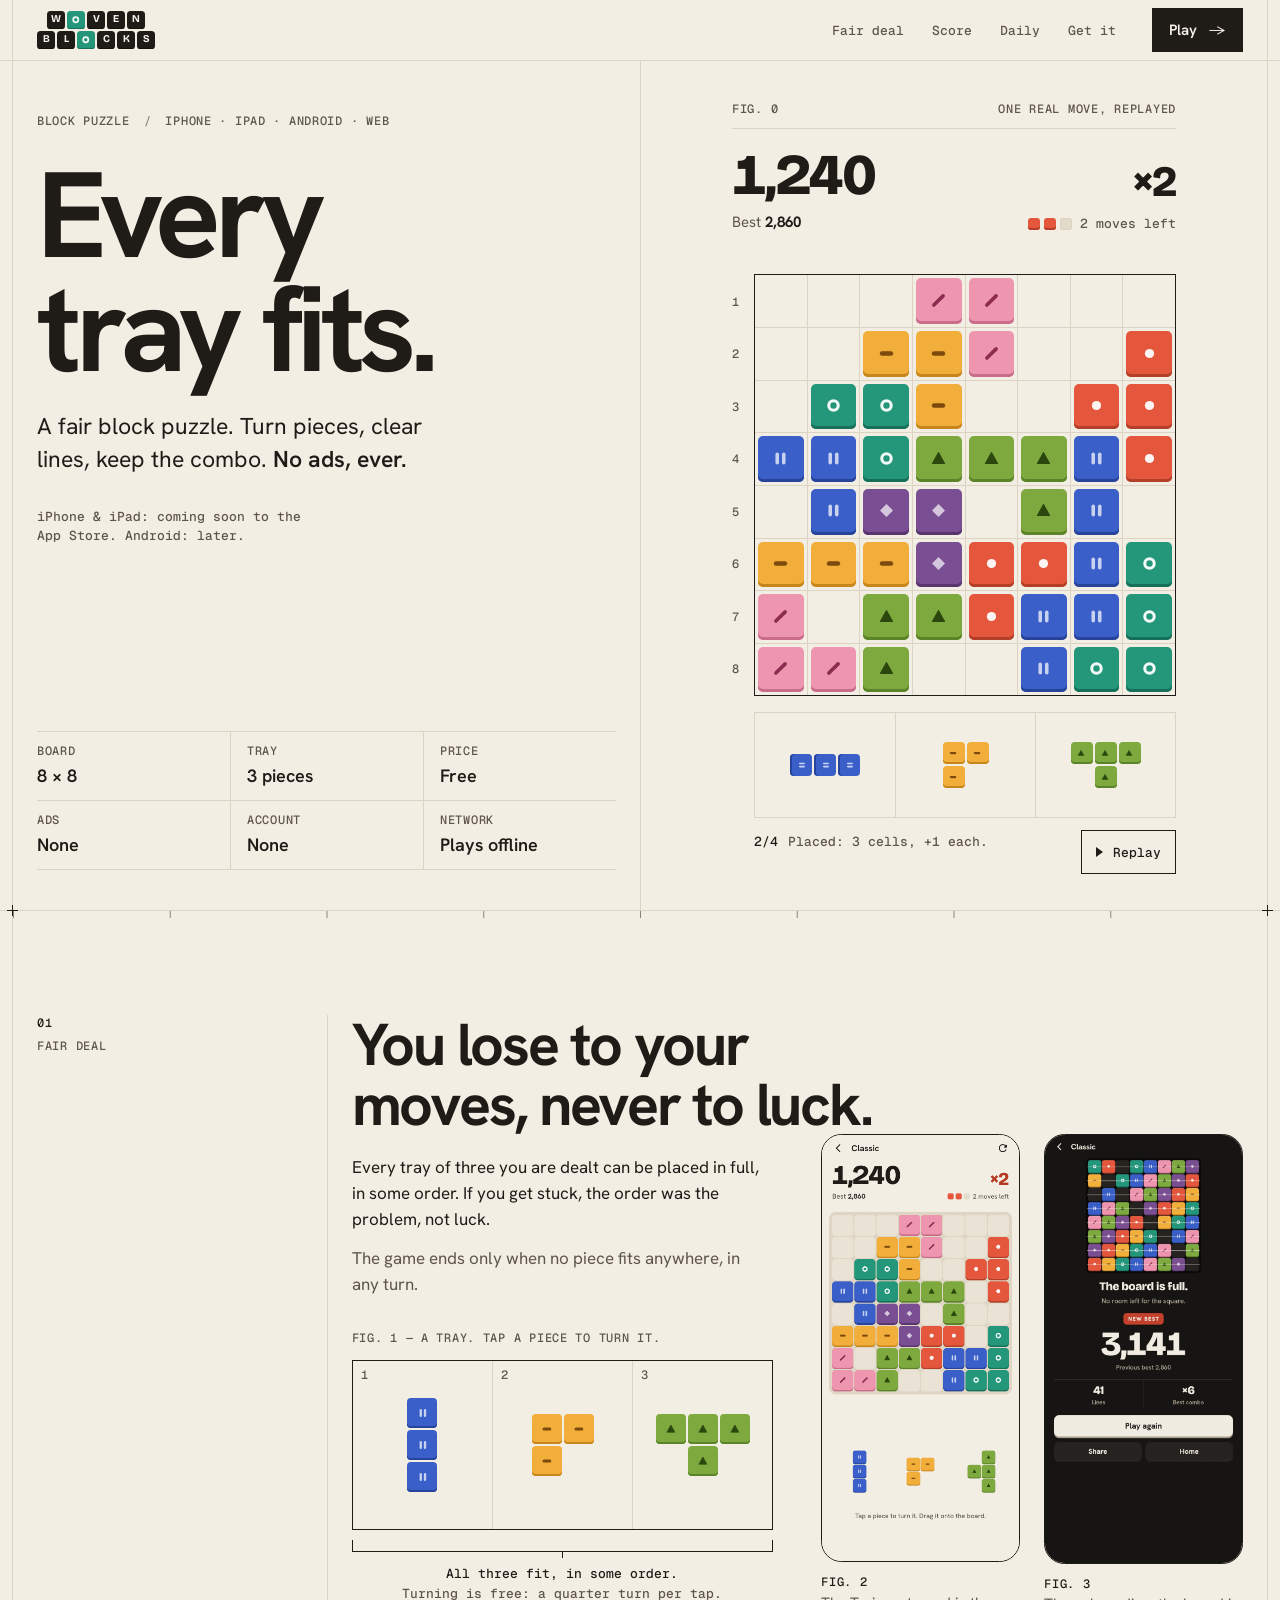
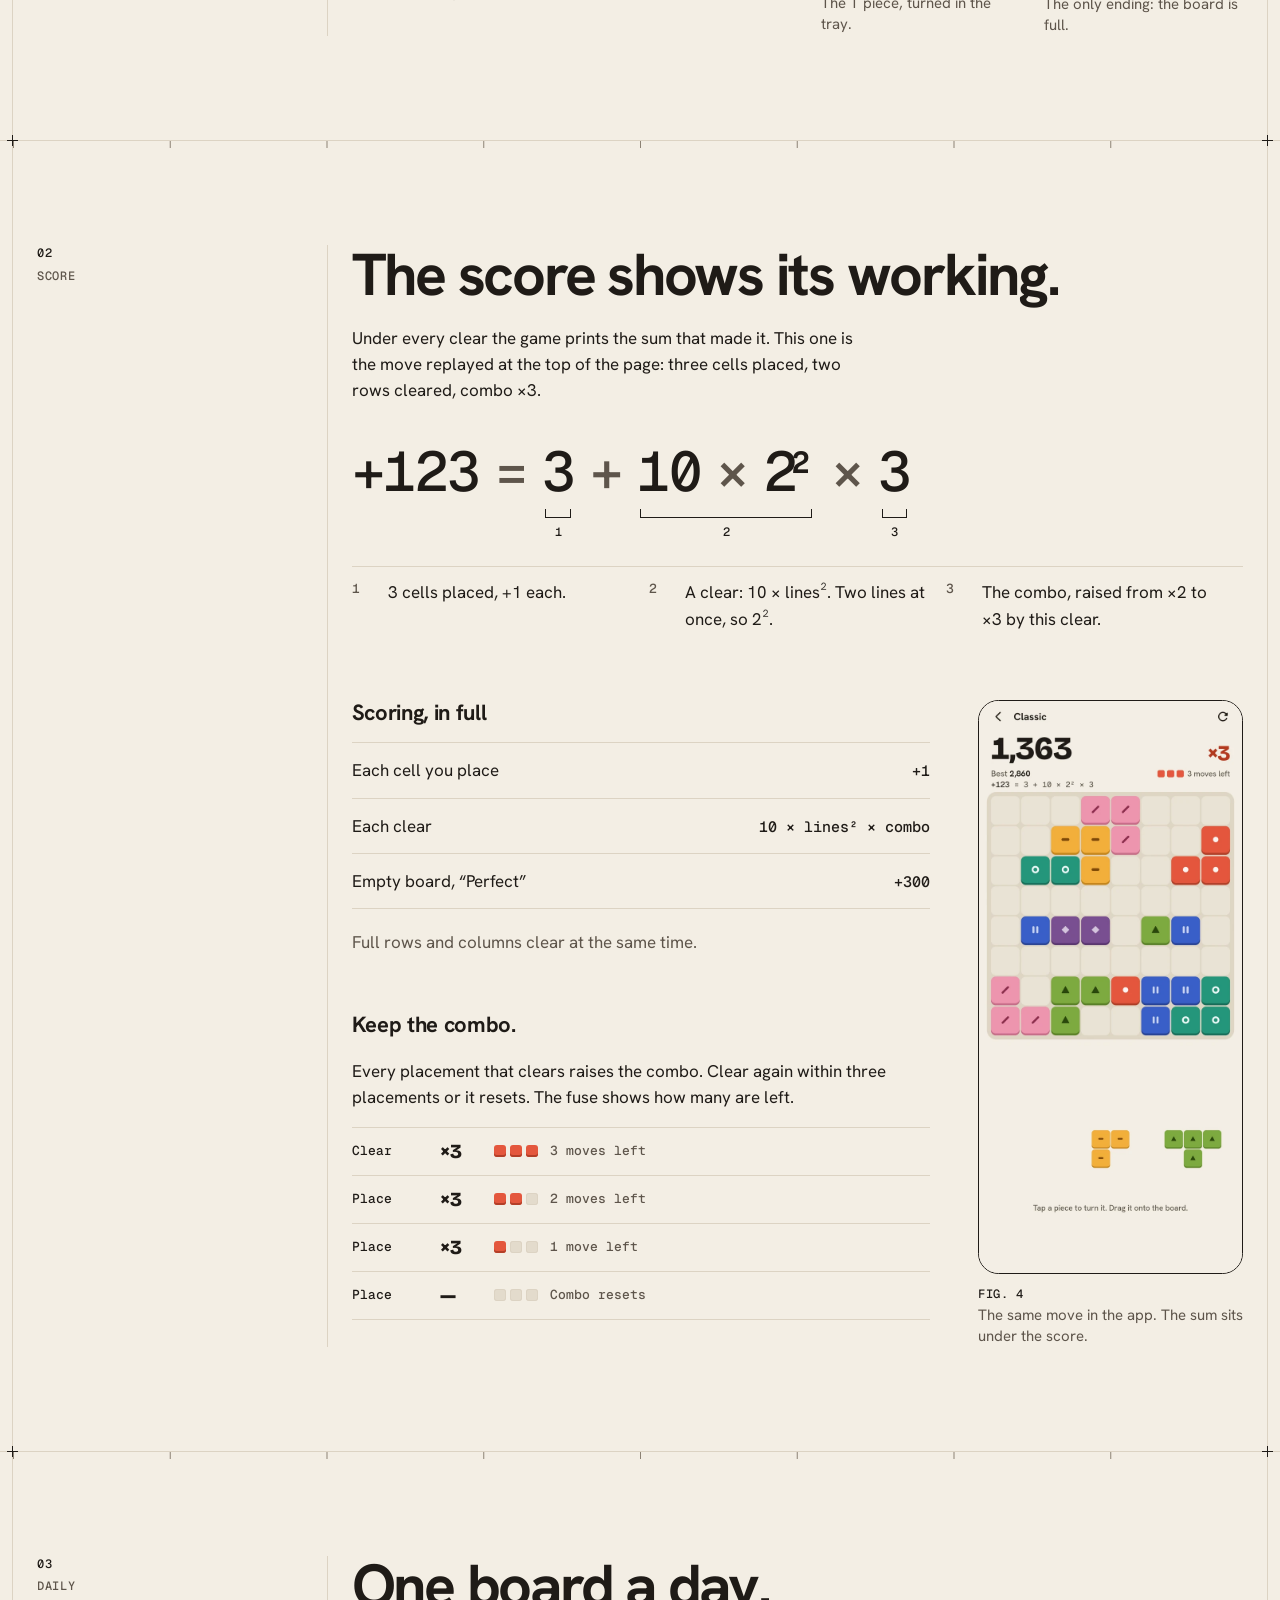
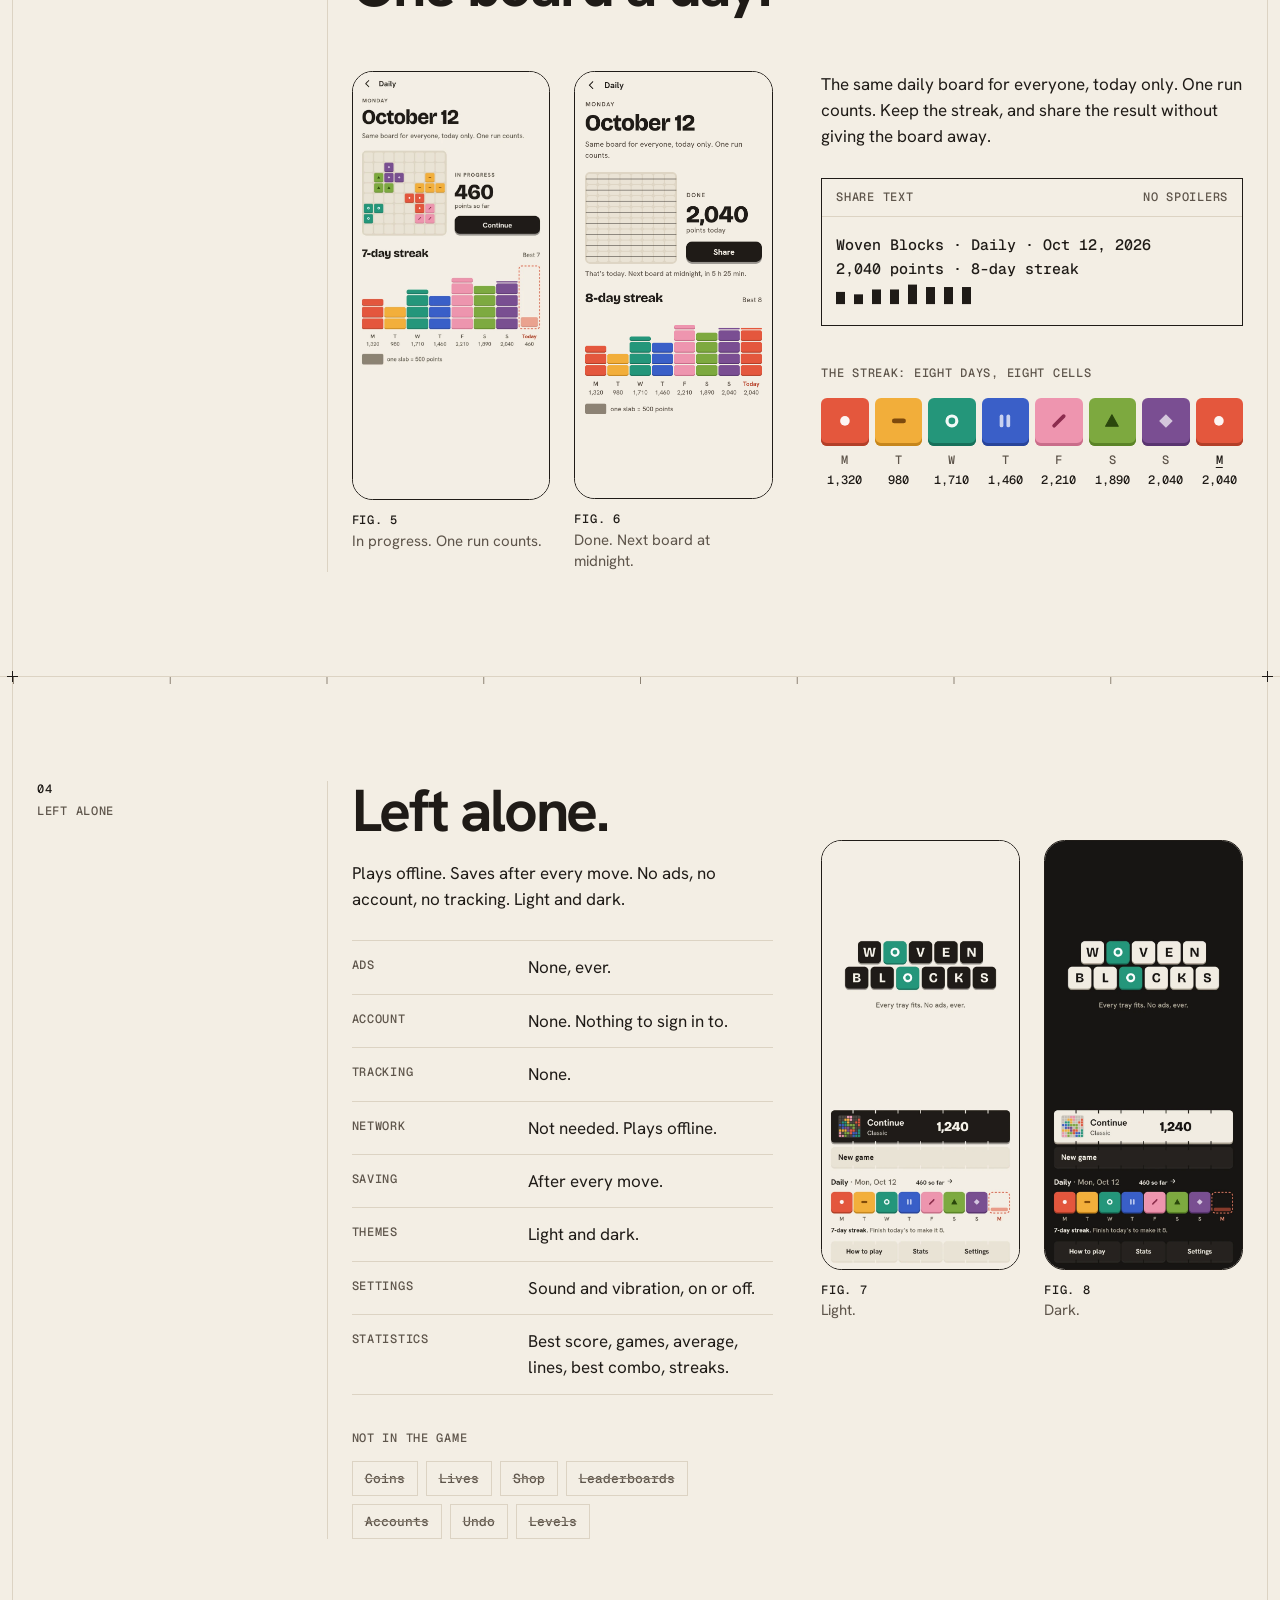
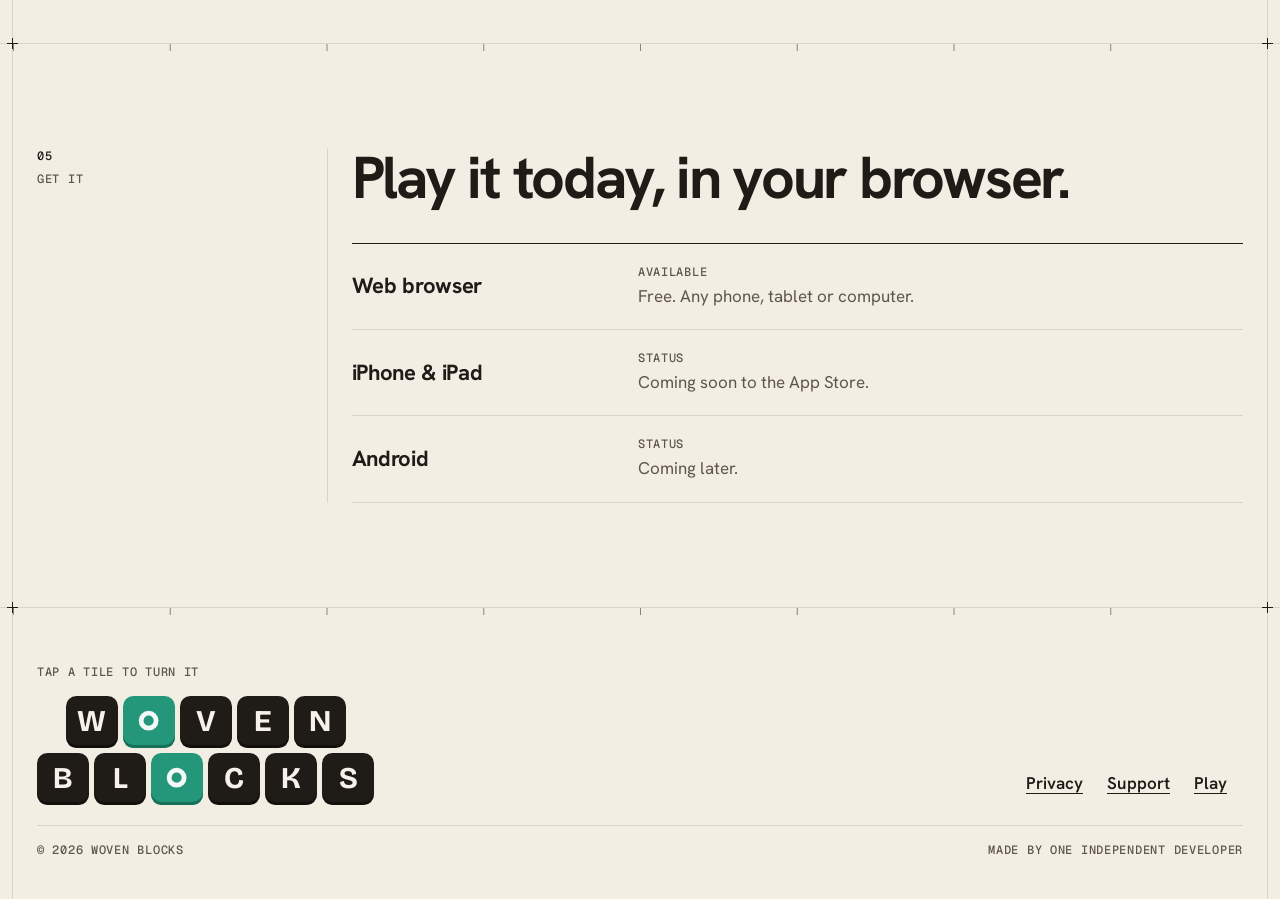
==== commit 588bcf62: "feat: remove the Play in your browser buttons - Drop the button from the hero, the Get it list and t" ====
--- a/index.html
+++ b/index.html
@@ -123,7 +123,6 @@
       <h1 id="hero-h">Every tray fits.</h1>
       <p class="lede">A fair block puzzle. Turn pieces, clear lines, keep the combo. <b>No&nbsp;ads, ever.</b></p>
       <div class="cta">
-        <a class="btn btn--ink" href="play/">Play in your browser <span class="arw" aria-hidden="true">→</span></a>
         <p class="cta-note">iPhone &amp; iPad: coming soon to the App Store. Android: later.</p>
       </div>
     </div>
@@ -325,7 +324,6 @@
         <li>
           <span class="plat">Web browser</span>
           <span class="stat"><span class="label">Available</span>Free. Any phone, tablet or computer.</span>
-          <a class="btn btn--ink act" href="play/">Play in your browser <span class="arw" aria-hidden="true">→</span></a>
         </li>
         <li>
           <span class="plat">iPhone &amp; iPad</span>
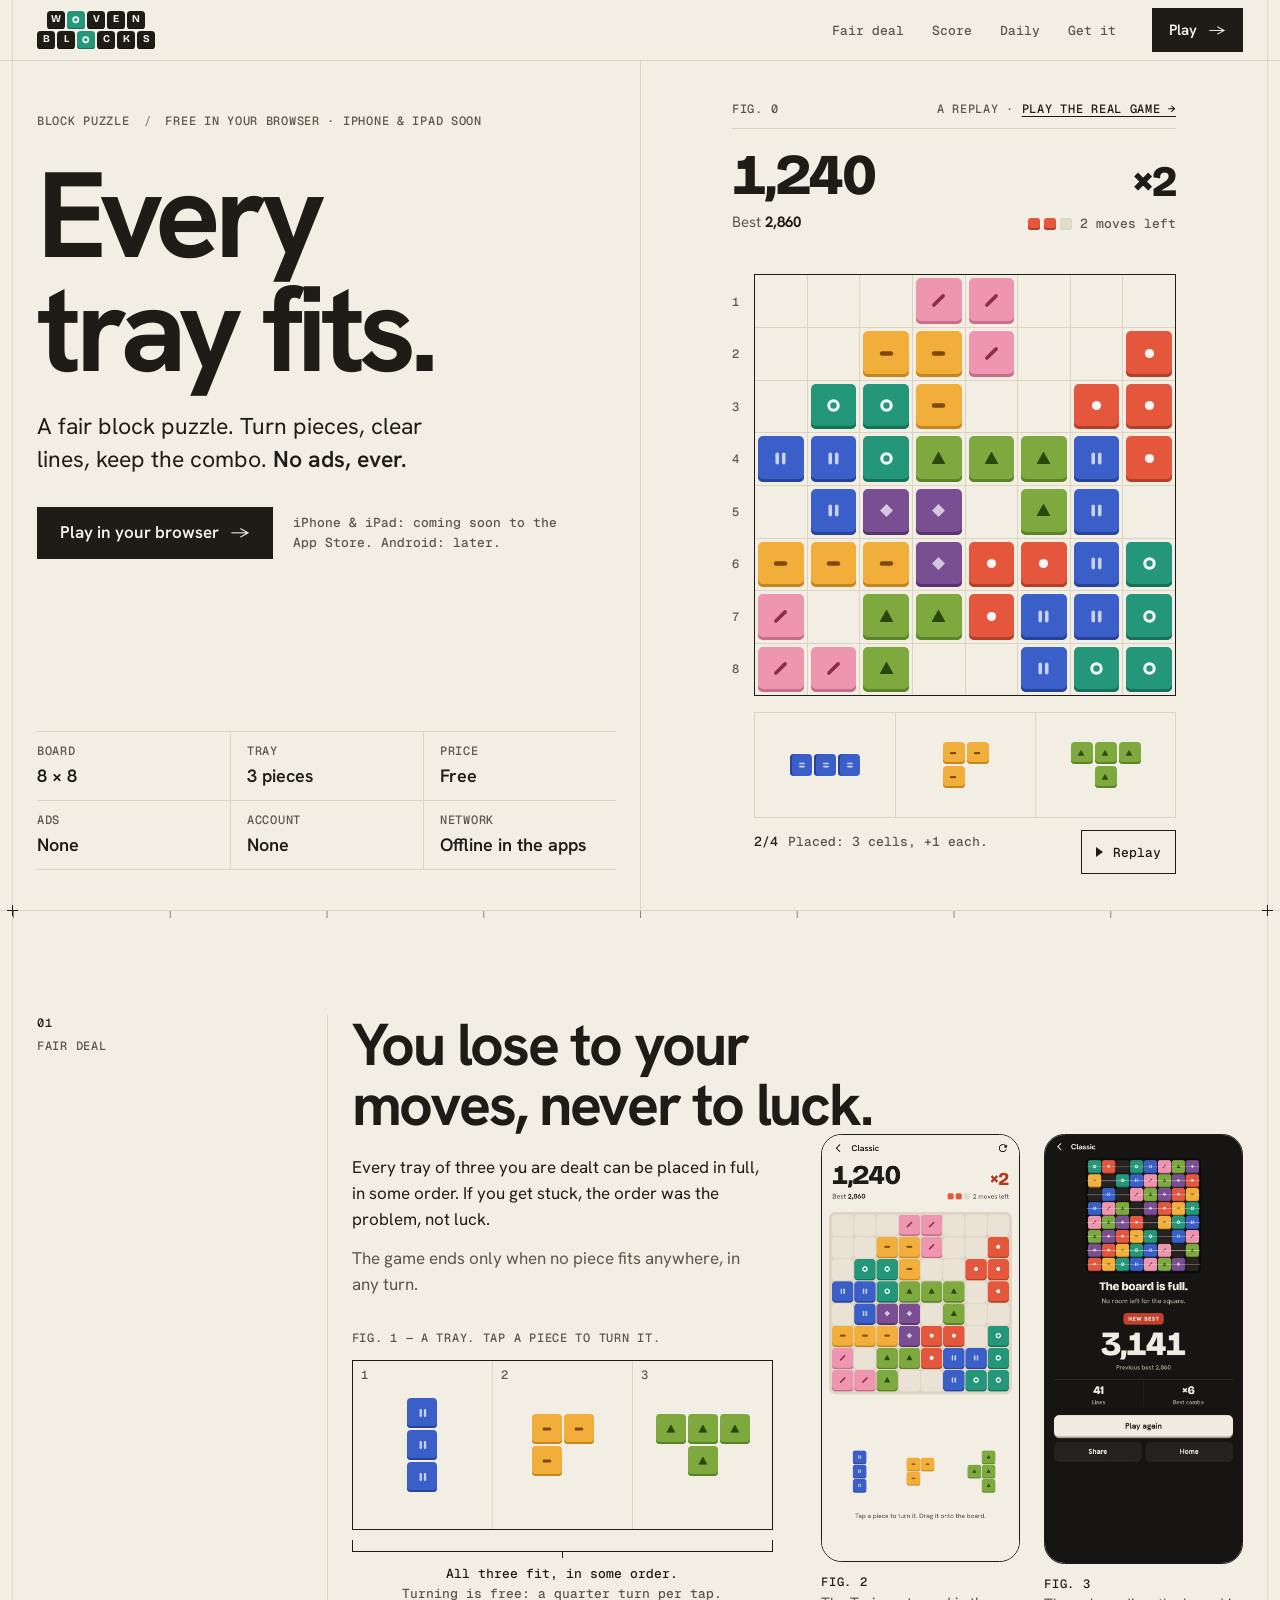
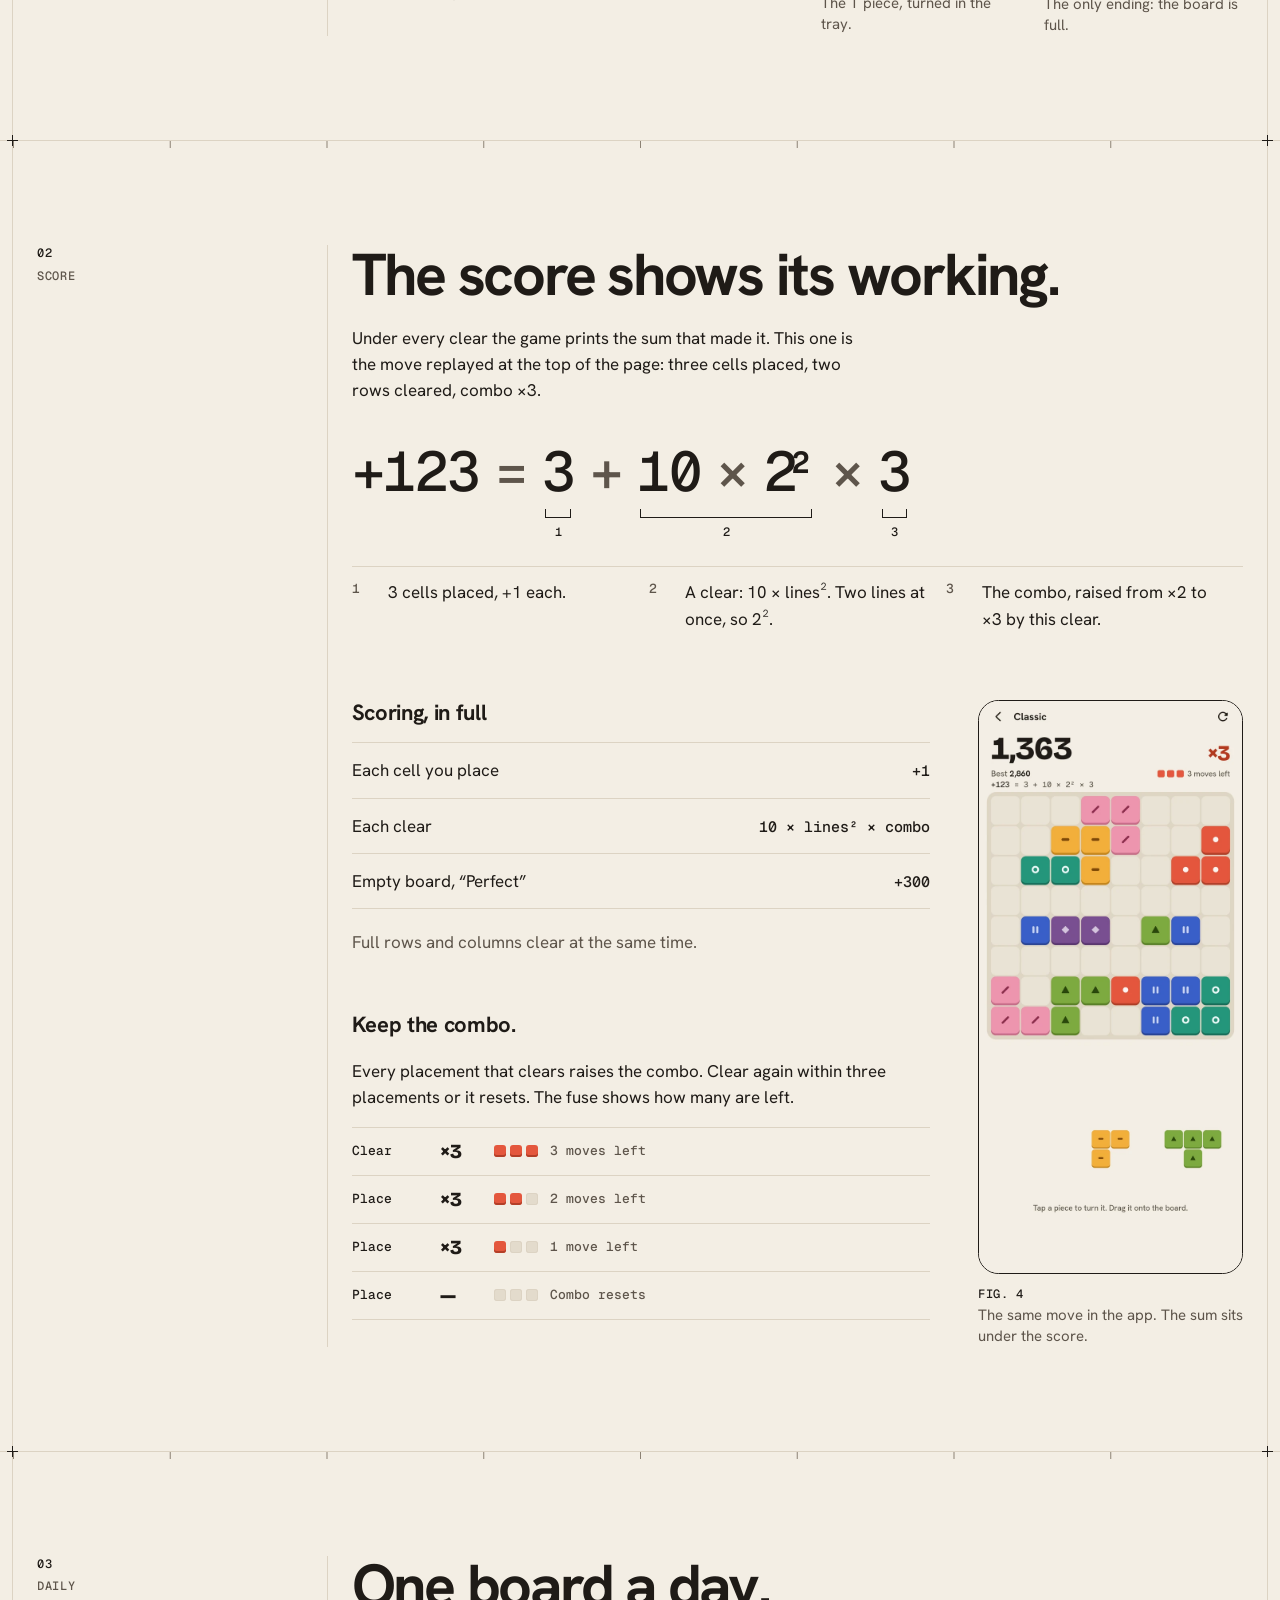
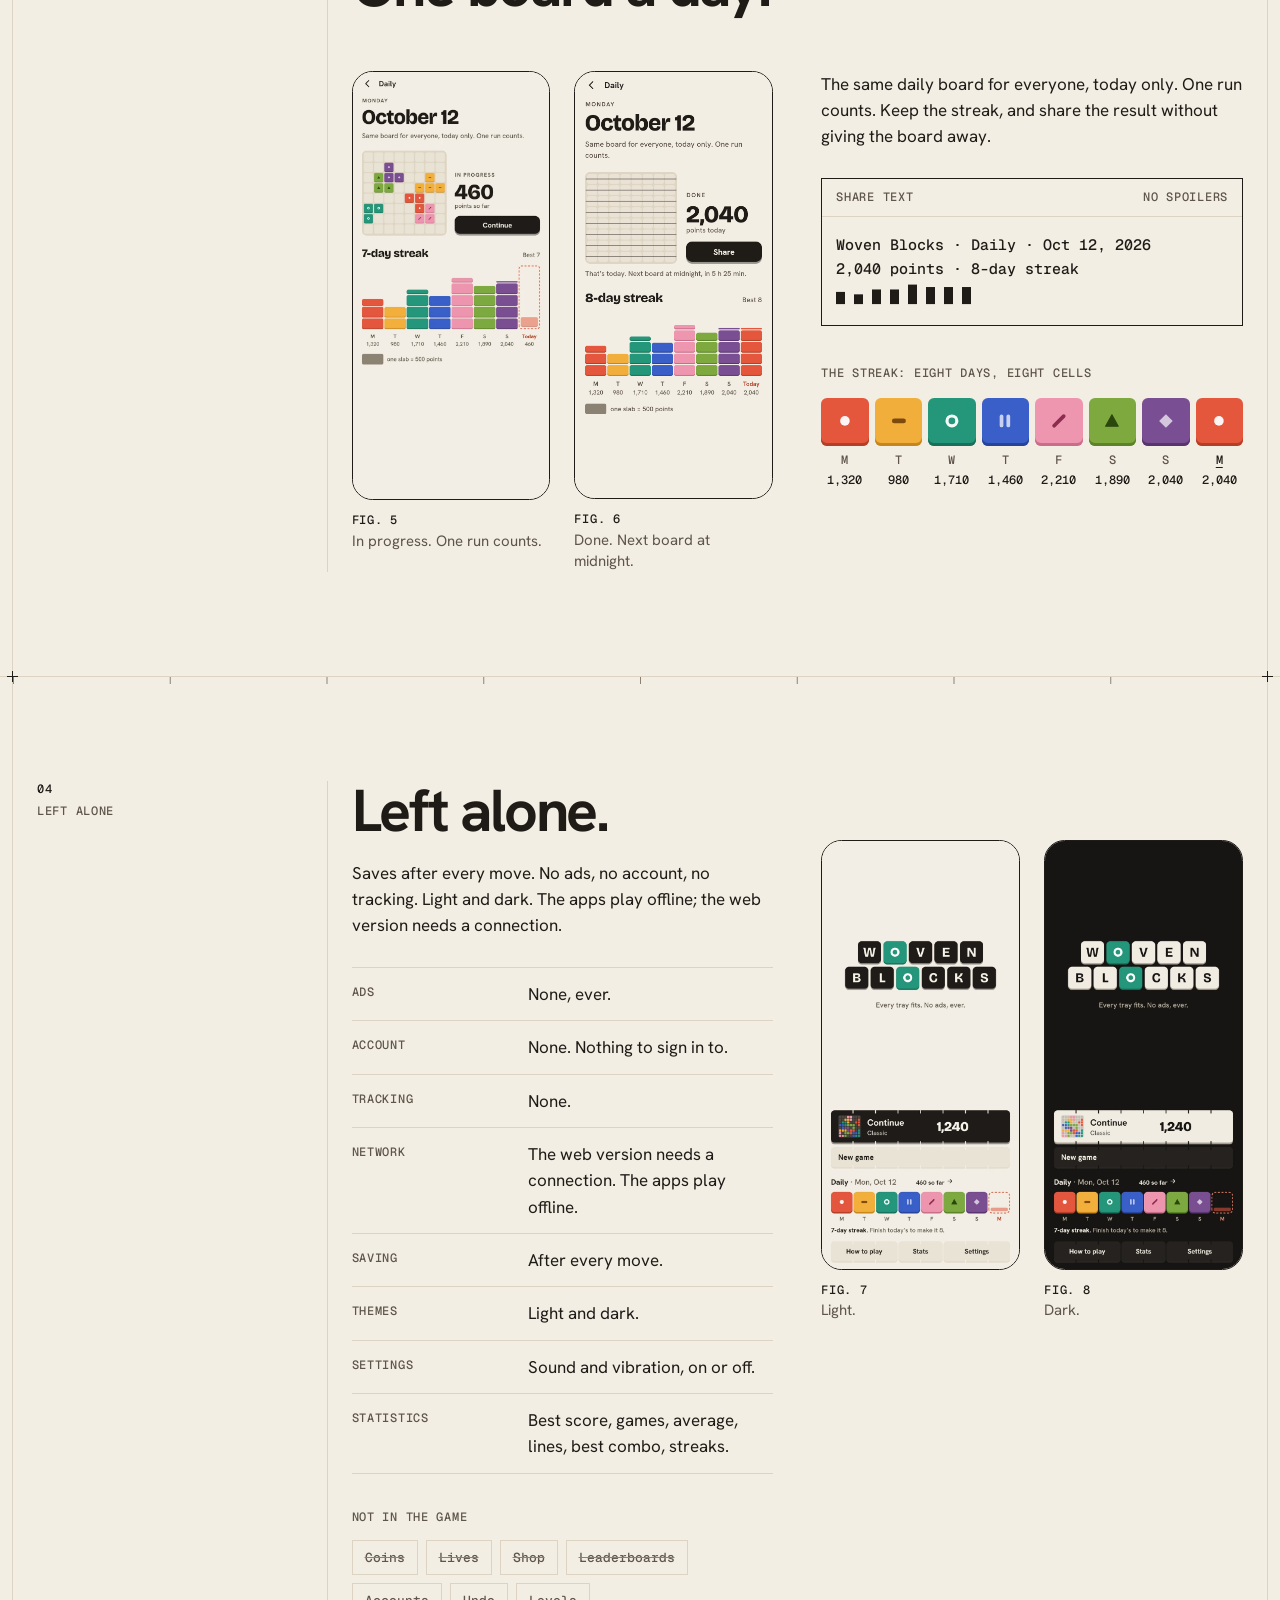
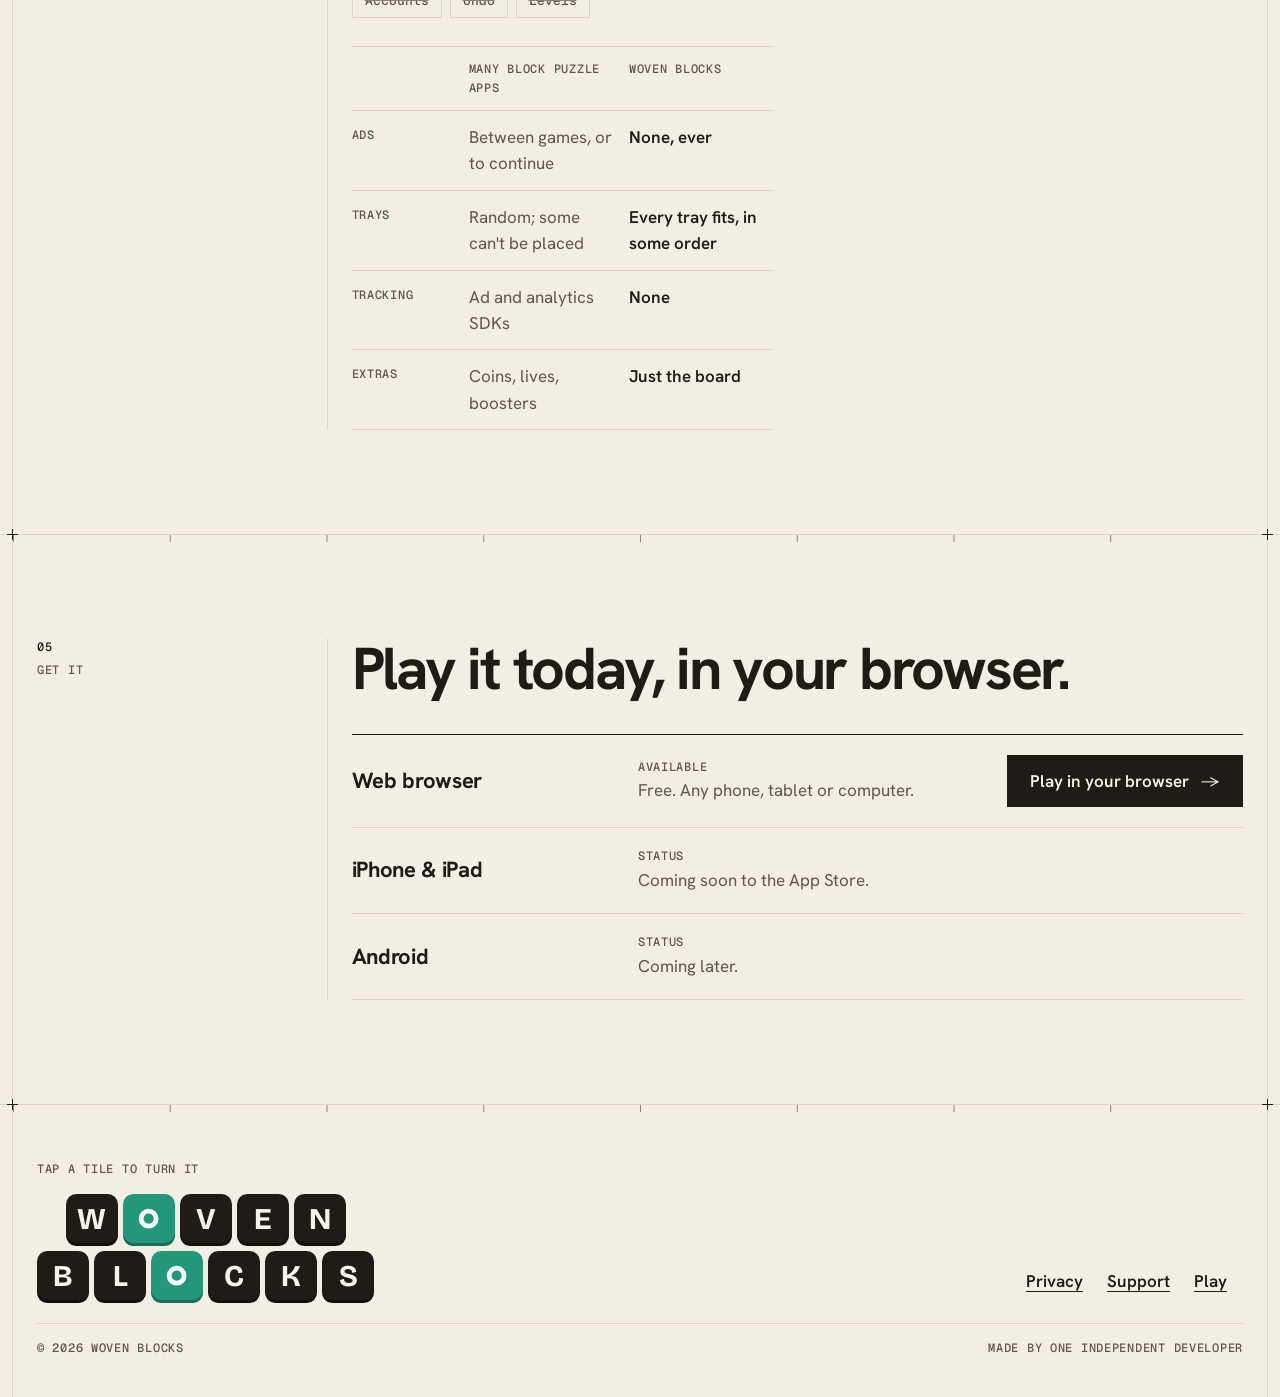
==== commit a85f0997: "feat: restore Play CTAs, fix claims and ship a faster wasm game build - Restore the hero and Get it " ====
--- a/index.html
+++ b/index.html
@@ -119,16 +119,17 @@
 <section class="hero" id="top" aria-labelledby="hero-h">
   <div class="frame row">
     <div class="hero-copy pad">
-      <p class="kicker label"><span>Block puzzle</span><span>iPhone · iPad · Android · Web</span></p>
+      <p class="kicker label"><span>Block puzzle</span><span>Free in your browser · iPhone &amp; iPad soon</span></p>
       <h1 id="hero-h">Every tray fits.</h1>
       <p class="lede">A fair block puzzle. Turn pieces, clear lines, keep the combo. <b>No&nbsp;ads, ever.</b></p>
       <div class="cta">
+        <a class="btn btn--ink" href="play/">Play in your browser <span class="arw" aria-hidden="true">→</span></a>
         <p class="cta-note">iPhone &amp; iPad: coming soon to the App Store. Android: later.</p>
       </div>
     </div>
     <figure class="demo" id="demo" aria-label="One real move, replayed: a piece is turned, placed, two rows clear and the score prints its sum">
      <div class="demo-in">
-      <p class="demo-l label"><span>Fig. 0</span><span>One real move, replayed</span></p>
+      <p class="demo-l label"><span>Fig. 0</span><span>A replay · <a class="demo-go" href="play/">Play the real game →</a></span></p>
       <div class="ro">
         <span class="ro-num" id="d-score">1,240</span>
         <span class="ro-x" id="d-combo">×2</span>
@@ -153,7 +154,7 @@
         <div><dt>Price</dt><dd>Free</dd></div>
         <div><dt>Ads</dt><dd>None</dd></div>
         <div><dt>Account</dt><dd>None</dd></div>
-        <div><dt>Network</dt><dd>Plays offline</dd></div>
+        <div><dt>Network</dt><dd>Offline in the apps</dd></div>
     </dl>
   </div>
 </section>
@@ -282,12 +283,12 @@
     <div class="sec-main">
       <h2 id="alone-h">Left alone.</h2>
       <div class="l3">
-        <p class="body">Plays offline. Saves after every move. No ads, no account, no tracking. Light and dark.</p>
+        <p class="body">Saves after every move. No ads, no account, no tracking. Light and dark. The apps play offline; the web version needs a connection.</p>
         <dl class="sheet">
           <div><dt>Ads</dt><dd>None, ever.</dd></div>
           <div><dt>Account</dt><dd>None. Nothing to sign in to.</dd></div>
           <div><dt>Tracking</dt><dd>None.</dd></div>
-          <div><dt>Network</dt><dd>Not needed. Plays offline.</dd></div>
+          <div><dt>Network</dt><dd>The web version needs a connection. The apps play offline.</dd></div>
           <div><dt>Saving</dt><dd>After every move.</dd></div>
           <div><dt>Themes</dt><dd>Light and dark.</dd></div>
           <div><dt>Settings</dt><dd>Sound and vibration, on or off.</dd></div>
@@ -299,6 +300,13 @@
             <li>Coins</li><li>Lives</li><li>Shop</li><li>Leaderboards</li><li>Accounts</li><li>Undo</li><li>Levels</li>
           </ul>
         </div>
+        <dl class="sheet vs" aria-label="Many block puzzle apps compared with Woven Blocks">
+          <div class="vs-h" aria-hidden="true"><dt></dt><dd>Many block puzzle apps</dd><dd>Woven Blocks</dd></div>
+          <div><dt>Ads</dt><dd><span class="sr">Many apps: </span>Between games, or to continue</dd><dd><span class="sr">Woven Blocks: </span>None, ever</dd></div>
+          <div><dt>Trays</dt><dd><span class="sr">Many apps: </span>Random; some can't be placed</dd><dd><span class="sr">Woven Blocks: </span>Every tray fits, in some order</dd></div>
+          <div><dt>Tracking</dt><dd><span class="sr">Many apps: </span>Ad and analytics SDKs</dd><dd><span class="sr">Woven Blocks: </span>None</dd></div>
+          <div><dt>Extras</dt><dd><span class="sr">Many apps: </span>Coins, lives, boosters</dd><dd><span class="sr">Woven Blocks: </span>Just the board</dd></div>
+        </dl>
       </div>
       <div class="r3 phones">
         <figure class="ph">
@@ -324,6 +332,7 @@
         <li>
           <span class="plat">Web browser</span>
           <span class="stat"><span class="label">Available</span>Free. Any phone, tablet or computer.</span>
+          <a class="btn btn--ink act" href="play/">Play in your browser <span class="arw" aria-hidden="true">→</span></a>
         </li>
         <li>
           <span class="plat">iPhone &amp; iPad</span>
--- a/assets/site.css
+++ b/assets/site.css
@@ -110,6 +110,8 @@
 .demo{padding-block:8px 40px;margin:0}
 .demo-in{width:min(100%,444px);margin-inline:auto}
 .demo-l{display:flex;justify-content:space-between;gap:12px;padding-bottom:10px;margin-bottom:18px;border-bottom:1px solid var(--line)}
+.demo-go{color:var(--ink);text-underline-offset:3px}
+.demo-go:hover{text-decoration-thickness:2px}
 .ro{display:grid;grid-template-columns:minmax(0,1fr) auto;grid-template-areas:"num x" "best fuse" "eq eq";align-items:end;column-gap:16px}
 .ro-num{grid-area:num}.ro-x{grid-area:x}
 .ro-best{grid-area:best;font:400 15px/1.4 var(--sans);color:var(--ink-2);margin-top:8px}
@@ -222,6 +224,11 @@
 .sheet div{display:grid;grid-template-columns:minmax(7.5rem,38%) 1fr;gap:16px;padding:13px 0;border-bottom:1px solid var(--line)}
 .sheet dt{font:500 12px/1.55 var(--mono);letter-spacing:.06em;text-transform:uppercase;color:var(--ink-2);padding-top:2px}
 .sheet dd{font-weight:400}
+/* vs table: reuses .sheet rows; the third column is Woven Blocks, set in ink and bolder so it reads as the answer */
+.vs div{grid-template-columns:minmax(5.5rem,24%) 1fr 1fr}
+.vs dd:first-of-type{color:var(--ink-2)}
+.vs dd:last-child{font-weight:600}
+.vs .vs-h dd{font:500 12px/1.55 var(--mono);letter-spacing:.06em;text-transform:uppercase;color:var(--ink-2)}
 .not{margin-top:28px}
 .not ul{display:flex;flex-wrap:wrap;gap:8px;list-style:none;margin-top:12px}
 .not li{font:500 13px/1 var(--mono);padding:10px 12px;border:1px solid var(--line);color:var(--ink-2);text-decoration:line-through;text-decoration-color:var(--ink-3)}
